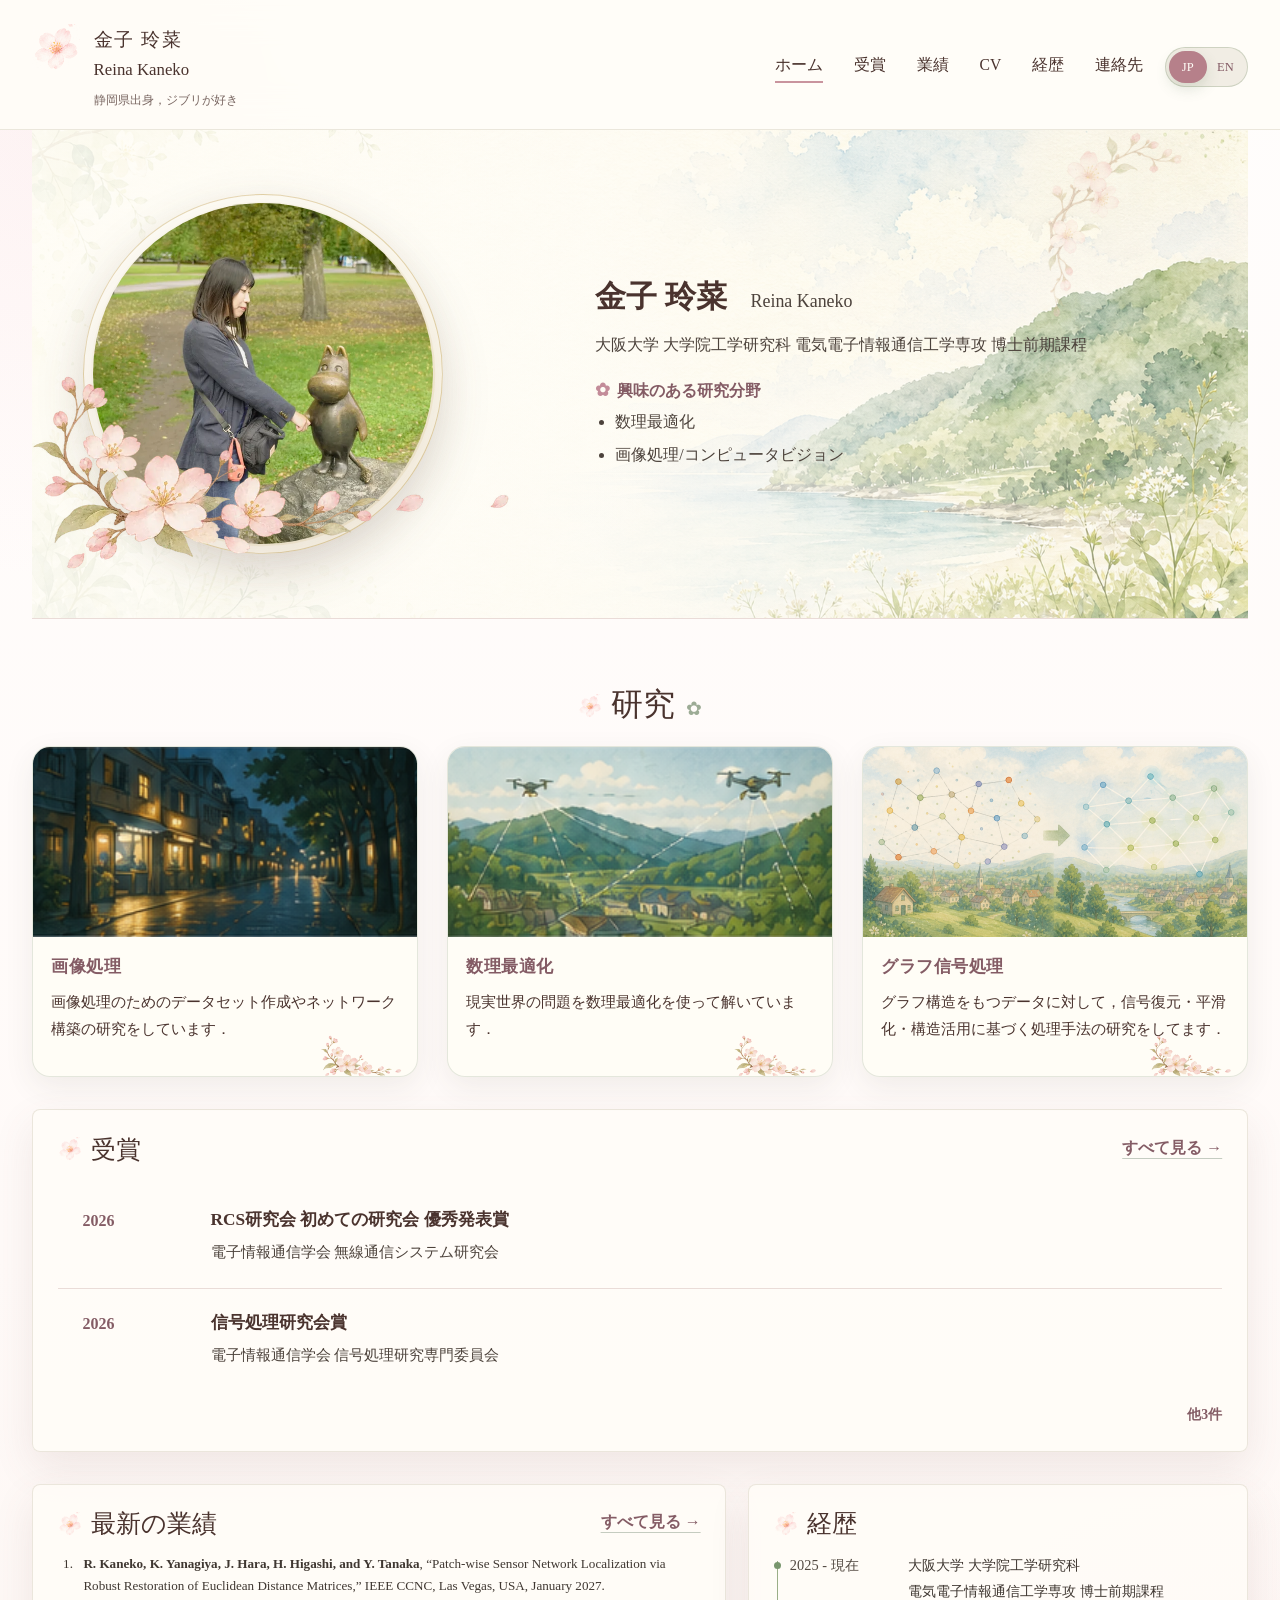
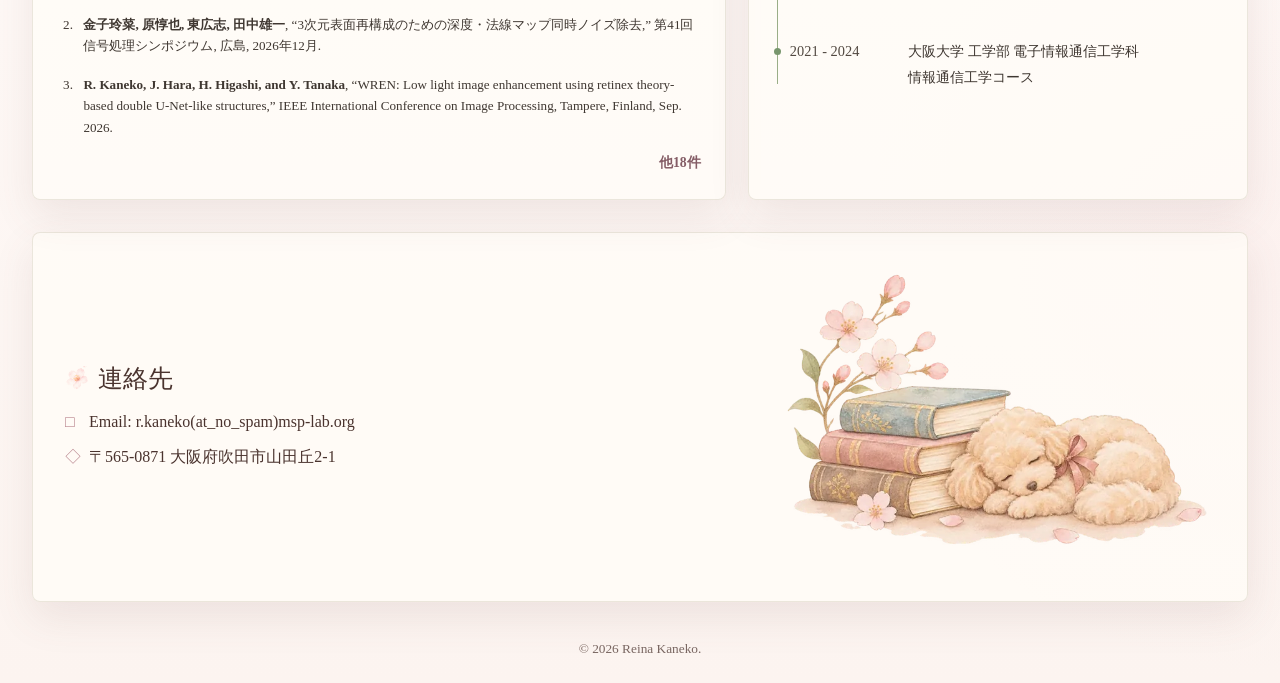
==== index.html @ 3a89c644 "Replace ten conference city illustrations with cherry-blossom-free watercolors at matching sizes" ====
<!doctype html>
<html lang="ja">

<head>
  <meta charset="utf-8" />
  <meta name="viewport" content="width=device-width, initial-scale=1" />
  <title>金子 玲菜 | Reina Kaneko</title>
  <meta name="description" content="画像処理・コンピュータビジョン・最適化に関する研究を行う研究者ホームページ。" />
  <link rel="stylesheet" href="styles.css?v=20261112-cities-nosakura-v1" />
</head>

<body>
  <header class="site-header">
    <a class="brand" href="index.html" aria-label="Reina Kaneko home">
      <span class="brand-mark" aria-hidden="true"><img src="assets/sakura-single.webp" alt="" width="42" height="42" /></span>
      <span>
        <span class="brand-ja">金子 玲菜</span>
        <span class="brand-en">Reina Kaneko</span>
        <span class="brand-tagline" data-ja="静岡県出身，ジブリが好き" data-en="From Shizuoka, I like Ghibli.">静岡県出身，ジブリが好き</span>
      </span>
    </a>
    <div class="header-actions">
      <nav class="nav" aria-label="Primary navigation">
        <a href="index.html" aria-current="page" data-ja="ホーム" data-en="Home">ホーム</a>
        <!-- <a href="#research" data-ja="研究" data-en="Research">研究</a> -->
        <a href="awards.html" data-ja="受賞" data-en="Award">受賞</a>
        <a href="publications.html" data-ja="業績" data-en="Publications">業績</a>
        <a href="cv.html" data-ja="CV" data-en="CV">CV</a>
        <a href="#education" data-ja="経歴" data-en="Education">経歴</a>
        <a href="#contact" data-ja="連絡先" data-en="Contact">連絡先</a>
      </nav>
      <div class="language-switch" aria-label="Language switch">
        <button class="is-active" type="button" data-lang-switch="ja">JP</button>
        <button type="button" data-lang-switch="en">EN</button>
      </div>
    </div>
  </header>

  <main>
    <section class="section about" id="home">
      <div class="profile-image-switcher">
        <img class="profile-image profile-image-a" src="assets/profile-2026-1.webp" alt="公園でムーミン像と撮影した写真" width="1000" height="668" />
        <img class="profile-image profile-image-b" src="assets/profile-2026-2.webp" alt="街並みを背景に撮影した写真" width="668" height="1000" />
        <img class="profile-image profile-image-c" src="assets/Disney.jpg" alt="旅行先で撮影したプロフィール写真" />
      </div>
      <div class="section-copy">
        <!-- <p class="section-label" data-ja="About me" data-en="About me">About me</p> -->
        <h2>金子 玲菜 <span>Reina Kaneko</span></h2>
        <p class="affiliation" data-ja="大阪大学 大学院工学研究科 電気電子情報通信工学専攻 博士前期課程"
          data-en="Master's Student, Department of Electrical, Electronic and Infocommunications Engineering, Graduate School of Engineering, The University of Osaka">
          大阪大学 大学院工学研究科 電気電子情報通信工学専攻 博士前期課程</p>
        <div class="profile-details">
          <section class="detail-block">
            <h3 data-ja="興味のある研究分野" data-en="Research Interests">興味のある研究分野</h3>
            <ul>
              <li data-ja="数理最適化" data-en="Optimization">数理最適化</li>
              <li data-ja="画像処理/コンピュータビジョン" data-en="Image Processing/Computer Vision">画像処理/コンピュータビジョン</li>
            </ul>
          </section>
          <!-- <section class="detail-block contact-info">
            <h3 data-ja="連絡先" data-en="Contact Information">連絡先</h3>
            <dl>
              <div>
                <dt>Email:</dt>
                <dd>r.kaneko(at_no_spam)msp-lab.org</dd>
              </div>
              <div>
                <dt data-ja="住所:" data-en="Address:">住所:</dt>
                <dd data-ja="〒565-0871 大阪府吹田市山田丘2-1" data-en="2-1 Yamadaoka, Suita, Osaka, 565-0871 JAPAN">〒565-0871
                  大阪府吹田市山田丘2-1</dd>
              </div>
            </dl>
          </section> -->
        </div>
      </div>
    </section>

    <section class="section research" id="research">
      <div class="panel-heading">
        <p class="section-label" data-ja="研究" data-en="Research">研究</p>
      </div>

      <div class="research-grid">
        <article class="research-card">
          <img src="assets/research-llie.png" alt="画像処理の研究イメージ" />
          <div class="research-card-body">
            <h3 data-ja="画像処理" data-en="Image Processing">
              画像処理
            </h3>
            <p data-ja="画像処理のためのデータセット作成やネットワーク構築の研究をしています．"
              data-en="I study dataset creation and network construction for image restoration/enhancement.">
              画像処理のためのデータセット作成やネットワーク構築の研究をしています．
            </p>
            <!-- <a class="text-link" href="#" data-ja="詳細を見る →" data-en="Read more →">詳細を見る →</a> -->
          </div>
        </article>

        <article class="research-card">
          <img src="assets/research-snl-uav.png" alt="数理最適化の研究イメージ" />
          <div class="research-card-body">
            <h3 data-ja="数理最適化" data-en="Optimization">
              数理最適化
            </h3>
            <p data-ja="現実世界の問題を数理最適化を使って解いています．"
              data-en="I use mathematical optimization to solve real-world problems.">
              現実世界の問題を数理最適化を使って解いています．
            </p>
            <!-- <a class="text-link" href="#" data-ja="詳細を見る →" data-en="Read more →">詳細を見る →</a> -->
          </div>
        </article>

        <article class="research-card">
          <img src="assets/research-gsp.PNG" alt="グラフ信号処理の研究イメージ" />
          <div class="research-card-body">
            <h3 data-ja="グラフ信号処理" data-en="Graph Signal Processing">
              グラフ信号処理
            </h3>
            <p data-ja="グラフ構造をもつデータに対して，信号復元・平滑化・構造活用に基づく処理手法の研究をしてます．"
              data-en="I have also worked on signal restoration and processing methods for graph-structured data.">
              グラフ構造をもつデータに対して，信号復元・平滑化・構造活用に基づく処理手法の研究をしてます．
            </p>
            <!-- <a class="text-link" href="#" data-ja="詳細を見る →" data-en="Read more →">詳細を見る →</a> -->
          </div>
        </article>
      </div>
    </section>

    <section class="section awards panel" id="awards">
      <div class="panel-heading">
        <p class="section-label" data-ja="受賞" data-en="Award">受賞</p>
        <a class="text-link" href="awards.html" data-ja="すべて見る →" data-en="View all →">すべて見る →</a>
      </div>
      <ol class="award-list compact-list" id="homeAwardList" data-award-limit="2">
        <li>
          <time>2026</time>
          <div>
            <h3 data-ja="RCS研究会 初めての研究会 優秀発表賞" data-en="RCS First Research Meeting Outstanding Presentation Award">RCS研究会 初めての研究会 優秀発表賞</h3>
            <p data-ja="電子情報通信学会 無線通信システム研究会" data-en="IEICE Technical Committee on Radio Communication Systems">電子情報通信学会 無線通信システム研究会</p>
          </div>
        </li>
        <li>
          <time>2026</time>
          <div>
            <h3 data-ja="信号処理研究会賞" data-en="IEICE Signal Processing Research Award">信号処理研究会賞</h3>
            <p data-ja="電子情報通信学会 信号処理研究専門委員会" data-en="IEICE Signal Processing Technical Committee">電子情報通信学会 信号処理研究専門委員会</p>
          </div>
        </li>
      </ol>
      <p class="more-count" id="homeAwardMore"></p>
    </section>

    <div class="split-sections">
      <section class="panel" id="publications">
        <div class="panel-heading">
          <p class="section-label" data-ja="最新の業績" data-en="Recent Publications">最新の業績</p>
          <a class="text-link" href="publications.html" data-ja="すべて見る →" data-en="View all →">すべて見る →</a>
        </div>
        <ol class="publication-list" id="homePublicationList" data-publication-limit="3">
          <li><strong>R. Kaneko, K. Yanagiya, J. Hara, H. Higashi, and Y. Tanaka</strong>, “Patch-wise Sensor Network Localization via Robust Restoration of Euclidean Distance Matrices,” IEEE CCNC, Las Vegas, USA, January 2027.</li>
          <li><strong>金子玲菜, 原惇也, 東広志, 田中雄一</strong>, “3次元表面再構成のための深度・法線マップ同時ノイズ除去,” 第41回信号処理シンポジウム, 広島, 2026年12月.</li>
          <li><strong>R. Kaneko, J. Hara, H. Higashi, and Y. Tanaka</strong>, “WREN: Low light image enhancement using retinex theory-based double U-Net-like structures,” IEEE International Conference on Image Processing, Tampere, Finland, Sep. 2026.</li>
        </ol>
        <p class="more-count" id="homePublicationMore"></p>
      </section>

      <section class="panel education" id="education">
        <p class="section-label" data-ja="経歴" data-en="Education">経歴</p>
        <ol class="timeline">
          <li>
            <time data-ja="2025 - 現在" data-en="2025 - Present">2025 - 現在</time>
            <span data-ja="大阪大学 大学院工学研究科<br>電気電子情報通信工学専攻 博士前期課程"
              data-en="Graduate School of Engineering, Osaka University<br>Master's Program in Electrical, Electronic and Infocommunications Engineering">大阪大学
              大学院工学研究科<br />電気電子情報通信工学専攻 博士前期課程</span>
          </li>
          <li>
            <time>2021 - 2024</time>
            <span data-ja="大阪大学 工学部 電子情報通信工学科<br>情報通信工学コース"
              data-en="School of Engineering, Osaka University<br>Department of Electronic and Information Engineering">大阪大学
              工学部
              電子情報通信工学科<br />情報通信工学コース</span>
            <!-- </li>
          <li>
            <time>2019 - 2020</time>
            <span>○○高等学校</span> -->
          </li>
        </ol>
      </section>
    </div>

    <section class="section contact" id="contact">
      <div>
        <p class="section-label" data-ja="連絡先" data-en="Contact">連絡先</p>
        <address>
          <span>Email: r.kaneko(at_no_spam)msp-lab.org</span>
          <span data-ja="〒565-0871 大阪府吹田市山田丘2-1" data-en="2-1 Yamadaoka, Suita, Osaka, 565-0871 JAPAN">〒565-0871
            大阪府吹田市山田丘2-1</span>
        </address>
      </div>
      <img src="assets/footer-toypoodle.webp" alt="桜と本のそばで眠るトイプードルの水彩イラスト" loading="lazy" />
    </section>
  </main>

  <footer class="footer">
    <small>© 2026 Reina Kaneko.</small>
  </footer>
  <script src="script.js?v=20261112-cities-nosakura-v1"></script>
</body>

</html>
---- styles.css ----
:root {
  --ink: #2b201b;
  --muted: #6f655e;
  --green: #54724b;
  --green-dark: #314f34;
  --line: #e4ded2;
  --paper: #fffaf0;
  --paper-soft: #f8f0e1;
  --shadow: 0 18px 46px rgba(84, 76, 58, 0.12);
}

* {
  box-sizing: border-box;
}

html {
  scroll-behavior: smooth;
}

body {
  margin: 0;
  color: var(--ink);
  background:
    radial-gradient(circle at top left, rgba(112, 145, 93, 0.1), transparent 28rem),
    linear-gradient(180deg, #fffdf7 0%, var(--paper) 48%, #fbf4e8 100%);
  font-family: "Hiragino Mincho ProN", "Yu Mincho", "YuMincho", "Noto Serif JP", Georgia, serif;
  line-height: 1.8;
}

a {
  color: inherit;
  text-decoration: none;
}

img {
  display: block;
  max-width: 100%;
}

.site-header {
  position: sticky;
  top: 0;
  z-index: 10;
  display: flex;
  align-items: center;
  justify-content: space-between;
  gap: 2rem;
  width: min(100%, 1360px);
  margin: 0 auto;
  padding: 1.45rem 2rem 1.1rem;
  background: rgba(255, 253, 247, 0.88);
  backdrop-filter: blur(18px);
  border-bottom: 1px solid rgba(228, 222, 210, 0.72);
}

.header-actions {
  display: flex;
  align-items: center;
  gap: 1.4rem;
}

.brand {
  display: grid;
  grid-template-columns: auto 1fr;
  gap: 0.85rem;
  align-items: start;
  min-width: 19rem;
}

.brand-mark {
  color: var(--green);
  font-size: 2.4rem;
  line-height: 1;
}

.brand-ja,
.brand-en,
.brand-tagline {
  display: block;
}

.brand-ja {
  font-size: 1.2rem;
  letter-spacing: 0.08em;
}

.brand-en {
  margin-top: -0.2rem;
  font-size: 1.05rem;
}

.brand-tagline {
  margin-top: 0.25rem;
  color: var(--muted);
  font-size: 0.77rem;
}

.nav {
  display: flex;
  gap: clamp(1rem, 2.4vw, 3rem);
  align-items: center;
  font-size: 0.98rem;
}

.nav a {
  position: relative;
  padding-bottom: 0.25rem;
}

.nav a::after {
  position: absolute;
  right: 0;
  bottom: 0;
  left: 0;
  height: 2px;
  background: var(--green);
  content: "";
  opacity: 0;
  transform: scaleX(0.4);
  transition: 0.18s ease;
}

.nav a:hover::after,
.nav a[aria-current="page"]::after {
  opacity: 1;
  transform: scaleX(1);
}

.language-switch {
  display: grid;
  grid-template-columns: repeat(2, 2.35rem);
  min-width: 4.7rem;
  padding: 0.18rem;
  background: rgba(228, 222, 210, 0.52);
  border: 1px solid rgba(84, 114, 75, 0.22);
  border-radius: 999px;
}

.language-switch button {
  min-height: 2rem;
  padding: 0;
  color: var(--green-dark);
  background: transparent;
  border: 0;
  border-radius: 999px;
  cursor: pointer;
  font: inherit;
  font-size: 0.78rem;
  line-height: 1;
}

.language-switch button.is-active {
  color: #fffdf7;
  background: var(--green);
  box-shadow: 0 6px 14px rgba(84, 114, 75, 0.18);
}

main {
  width: min(100%, 1360px);
  margin: 0 auto;
  padding: 0 2rem 2rem;
}

.section,
.split-sections {
  margin-top: 2rem;
}

.section-label {
  margin: 0 0 0.8rem;
  color: var(--ink);
  font-size: 1.55rem;
  line-height: 1.3;
}

.section-label::before {
  margin-right: 0.65rem;
  color: var(--green);
  content: "✿";
}

.section-heading {
  display: flex;
  align-items: start;
  justify-content: space-between;
  gap: 1rem;
}

.about {
  position: relative;
  display: grid;
  grid-template-columns: minmax(18rem, 28rem) minmax(0, 39rem);
  gap: clamp(2rem, 5vw, 5.8rem);
  align-items: center;
  justify-content: start;
  margin-top: 0;
  min-height: 430px;
  overflow: hidden;
  padding: clamp(2.2rem, 5vw, 4rem) clamp(1.4rem, 4vw, 4rem);
  background:
    linear-gradient(90deg, rgba(255, 253, 247, 0.9) 0%, rgba(255, 253, 247, 0.78) 46%, rgba(255, 250, 238, 0.1) 100%),
    url("assets/home-watercolor-bg.png") center / cover no-repeat;
  border-bottom: 1px solid var(--line);
}

.about::before {
  position: absolute;
  inset: 0;
  background:
    linear-gradient(180deg, rgba(255, 253, 247, 0.08), rgba(255, 253, 247, 0.24)),
    radial-gradient(circle at 32% 50%, rgba(255, 253, 247, 0.62), transparent 18rem);
  content: "";
  opacity: 1;
  pointer-events: none;
}

.about::after {
  position: absolute;
  top: 2rem;
  right: 6.5rem;
  color: rgba(84, 114, 75, 0.22);
  content: "✿";
  font-size: clamp(2.8rem, 6vw, 5rem);
  line-height: 1;
  transform: rotate(-18deg);
  pointer-events: none;
}

.profile-image {
  width: 18rem;
  max-width: 100%;
  aspect-ratio: 1;
  border-radius: 50%;
  object-fit: cover;
  justify-self: center;
  box-shadow: var(--shadow);
}

.section-copy h2 {
  position: relative;
  z-index: 1;
  margin: 0 0 0.75rem;
  font-size: clamp(1.55rem, 2.4vw, 2rem);
  line-height: 1.35;
}

.section-copy {
  position: relative;
  z-index: 1;
}

.section-copy h2 span,
.affiliation,
.section-copy p {
  color: #4c423b;
}

.section-copy h2 span {
  margin-left: 1rem;
  font-size: clamp(0.95rem, 1.4vw, 1.15rem);
  font-weight: 400;
}

.affiliation {
  margin: 0 0 1rem;
}

.section-copy p {
  max-width: 38rem;
  margin: 0 0 1rem;
}

.profile-details {
  display: grid;
  gap: 1.2rem;
  margin-top: 1.25rem;
}

.detail-block h3 {
  display: flex;
  align-items: center;
  gap: 0.45rem;
  margin: 0 0 0.35rem;
  color: var(--green-dark);
  font-size: 1rem;
  line-height: 1.45;
}

.detail-block h3::before {
  color: var(--green);
  content: "✿";
  font-size: 1.35rem;
  line-height: 1;
}

.detail-block ul {
  display: grid;
  gap: 0.25rem;
  margin: 0;
  padding-left: 1.25rem;
  color: #4c423b;
}

.detail-block dl {
  display: grid;
  gap: 0.25rem;
  margin: 0;
  color: #4c423b;
}

.detail-block dl div {
  display: grid;
  grid-template-columns: 5.6rem 1fr;
  gap: 0.55rem;
  align-items: start;
}

.detail-block dt {
  color: var(--green-dark);
  font-weight: 700;
}

.detail-block dd {
  margin: 0;
}

.text-link {
  color: var(--green-dark);
  font-weight: 700;
  text-decoration: underline;
  text-decoration-color: rgba(49, 79, 52, 0.28);
  text-underline-offset: 0.32em;
}

.panel,
.contact {
  background: rgba(255, 253, 247, 0.76);
  border: 1px solid rgba(228, 222, 210, 0.72);
  border-radius: 8px;
  box-shadow: var(--shadow);
}

.award-list {
  display: grid;
  gap: 0;
  margin: 0;
  padding: 0;
  list-style: none;
}

.full-award-list,
.award-list:not(.compact-list) {
  background: rgba(255, 253, 247, 0.76);
  border: 1px solid rgba(228, 222, 210, 0.72);
  border-radius: 8px;
  box-shadow: var(--shadow);
}

.compact-list {
  margin-top: 0.45rem;
}

.award-list li {
  display: grid;
  grid-template-columns: 6.5rem 1fr;
  gap: 1.5rem;
  padding: 1.35rem 1.55rem;
}

.award-list li+li {
  border-top: 1px solid var(--line);
}

.award-list time {
  color: var(--green-dark);
  font-weight: 700;
}

.award-list h3 {
  margin: 0 0 0.3rem;
  font-size: 1.08rem;
  line-height: 1.55;
}

.award-list p {
  margin: 0;
  color: #4c423b;
  font-size: 0.94rem;
}

.page-section {
  min-height: 55vh;
}

.awards-page,
.publications-page {
  position: relative;
  overflow: hidden;
  padding: clamp(1.4rem, 4vw, 2.4rem);
  background:
    linear-gradient(90deg, rgba(84, 114, 75, 0.055) 0 1px, transparent 1px 100%),
    radial-gradient(circle at 92% 12%, rgba(128, 154, 103, 0.14), transparent 13rem),
    radial-gradient(circle at 8% 88%, rgba(215, 188, 127, 0.16), transparent 12rem),
    rgba(255, 253, 247, 0.58);
  background-size: 22px 22px, auto, auto, auto;
  border: 1px solid rgba(228, 222, 210, 0.78);
  border-radius: 8px;
  box-shadow: var(--shadow);
}

.awards-page::before,
.publications-page::before {
  position: absolute;
  top: 1.1rem;
  right: 1.4rem;
  color: rgba(84, 114, 75, 0.16);
  content: "✿";
  font-size: 6.5rem;
  line-height: 1;
  pointer-events: none;
}

.awards-page {
  padding: clamp(2rem, 5vw, 4rem);
  background:
    url("assets/card-corner-leaves.png") right -1.4rem top -1.3rem / 16rem auto no-repeat,
    url("assets/card-corner-leaves.png") left -2.8rem bottom -2.4rem / 15rem auto no-repeat,
    radial-gradient(circle at 18% 14%, rgba(183, 206, 164, 0.18), transparent 13rem),
    radial-gradient(circle at 88% 84%, rgba(183, 206, 164, 0.18), transparent 12rem),
    linear-gradient(180deg, rgba(255, 253, 247, 0.82), rgba(255, 250, 240, 0.64)),
    url("assets/home-watercolor-bg.png") center / cover no-repeat;
}

.awards-page::before {
  top: 2.8rem;
  right: 32%;
  color: rgba(84, 114, 75, 0.18);
  content: "✿";
  font-size: 2.4rem;
  transform: rotate(-12deg);
}

.publications-page {
  padding: clamp(2rem, 5vw, 4rem);
  background:
    url("assets/card-corner-leaves.png") right -1.2rem top -1.1rem / 15rem auto no-repeat,
    url("assets/card-corner-leaves.png") left -3rem bottom -2.4rem / 14rem auto no-repeat,
    radial-gradient(circle at 15% 18%, rgba(183, 206, 164, 0.14), transparent 13rem),
    radial-gradient(circle at 88% 78%, rgba(183, 206, 164, 0.13), transparent 12rem),
    linear-gradient(180deg, rgba(255, 253, 247, 0.86), rgba(255, 250, 240, 0.68)),
    url("assets/home-watercolor-bg.png") center / cover no-repeat;
}

.publications-page::before {
  top: 2.7rem;
  left: 28%;
  right: auto;
  color: rgba(84, 114, 75, 0.16);
  content: "✿";
  font-size: 2.4rem;
  transform: rotate(15deg);
}

.awards-hero {
  position: relative;
  z-index: 1;
  display: flex;
  align-items: start;
  justify-content: space-between;
  gap: 1.5rem;
  margin-bottom: 2.15rem;
  padding-bottom: 1.35rem;
  border-bottom: 1px dashed rgba(84, 114, 75, 0.22);
}

.page-lead {
  max-width: 34rem;
  margin: -0.25rem 0 0;
  color: var(--muted);
  font-size: 0.96rem;
}

.full-award-list {
  position: relative;
  z-index: 1;
  gap: 1.05rem;
  background: transparent;
  border: 0;
  box-shadow: none;
}

.full-award-list li {
  position: relative;
  grid-template-columns: 9.5rem 1fr 5rem;
  align-items: center;
  gap: 1.55rem;
  overflow: hidden;
  min-height: 7.1rem;
  padding: 1.25rem 1.65rem;
  background:
    linear-gradient(90deg, rgba(255, 253, 247, 0.96), rgba(255, 250, 240, 0.86));
  border: 1px solid rgba(220, 208, 183, 0.92);
  border-radius: 12px;
  box-shadow:
    0 12px 28px rgba(84, 76, 58, 0.08),
    inset 0 1px 0 rgba(255, 253, 247, 0.9);
}

.full-award-list li+li {
  border-top: 1px solid rgba(228, 222, 210, 0.86);
}

.full-award-list li::after {
  position: absolute;
  right: 3.3rem;
  top: 50%;
  color: rgba(84, 114, 75, 0.2);
  content: "❦";
  font-size: 2.45rem;
  line-height: 1;
  transform: translateY(-50%);
}

.full-award-list li::before {
  position: absolute;
  top: 1.35rem;
  bottom: 1.35rem;
  left: 10.9rem;
  width: 1px;
  background: repeating-linear-gradient(
    to bottom,
    rgba(214, 181, 111, 0.46) 0 0.25rem,
    transparent 0.25rem 0.55rem
  );
  content: "";
}

.full-award-list time {
  position: relative;
  align-self: center;
  justify-self: center;
  display: grid;
  place-items: center;
  width: 5.7rem;
  min-width: 5.7rem;
  min-height: 3.75rem;
  padding: 0.5rem 0.7rem;
  color: var(--green-dark);
  background:
    radial-gradient(circle at 50% 50%, rgba(255, 253, 247, 0.98), rgba(255, 244, 214, 0.78) 68%, transparent 70%),
    radial-gradient(circle at 50% 8%, rgba(255, 253, 247, 0.86), transparent 30%);
  border: 1px solid rgba(216, 191, 134, 0.72);
  border-radius: 52% 48% 46% 54% / 44% 46% 54% 56%;
  outline: 1px solid rgba(255, 253, 247, 0.78);
  outline-offset: -5px;
  text-align: center;
  text-shadow: 0 1px 0 rgba(255, 253, 247, 0.82);
  box-shadow:
    0 9px 18px rgba(118, 89, 42, 0.12),
    inset 0 1px 0 rgba(255, 253, 247, 0.78),
    inset 0 -8px 14px rgba(156, 118, 53, 0.08);
  font-size: 1.35rem;
}

.full-award-list time::before,
.full-award-list time::after {
  position: absolute;
  top: 50%;
  width: 1.4rem;
  height: 1.8rem;
  background: none;
  color: rgba(84, 114, 75, 0.46);
  font-size: 1.25rem;
  line-height: 1;
  transform: translateY(-50%);
}

.full-award-list time::before {
  left: -0.4rem;
  content: "✿";
  transform: translateY(-50%) rotate(-34deg);
}

.full-award-list time::after {
  right: -0.4rem;
  content: "✿";
  transform: translateY(-50%) scaleX(-1) rotate(-34deg);
}

.full-award-list h3,
.full-award-list p {
  position: relative;
  z-index: 1;
}

.publication-group {
  position: relative;
  z-index: 1;
  margin-top: 1.45rem;
}

.publication-group h2 {
  position: relative;
  display: inline-flex;
  align-items: center;
  gap: 0.45rem;
  margin: 0 0 0.7rem;
  padding: 0.28rem 0.95rem 0.28rem 0.65rem;
  color: #7a2927;
  background:
    linear-gradient(135deg, rgba(255, 255, 255, 0.62), transparent 45%),
    linear-gradient(180deg, #fff0ec 0%, #eecbc5 100%);
  border: 1px solid rgba(156, 74, 69, 0.34);
  border-radius: 999px;
  box-shadow:
    0 8px 18px rgba(118, 89, 42, 0.08),
    inset 0 1px 0 rgba(255, 253, 247, 0.82);
  font-size: 0.98rem;
  line-height: 1.6;
}

.publication-group h2::before {
  display: inline-grid;
  place-items: center;
  width: 1.35rem;
  height: 1.35rem;
  color: #fffdf7;
  background: #9c4a45;
  border-radius: 50%;
  content: "✦";
  font-size: 0.72rem;
  line-height: 1;
}

.publication-group:nth-of-type(2) h2::before {
  background: #3f6f9d;
}

.publication-group:nth-of-type(2) h2 {
  color: #2f5f8f;
  background:
    linear-gradient(135deg, rgba(255, 255, 255, 0.62), transparent 45%),
    linear-gradient(180deg, #e9f4fb 0%, #c9dfef 100%);
  border-color: rgba(63, 111, 157, 0.34);
}

.publication-group:nth-of-type(3) h2::before {
  background: #54724b;
}

.publication-group:nth-of-type(3) h2 {
  color: var(--green-dark);
  background:
    linear-gradient(135deg, rgba(255, 255, 255, 0.62), transparent 45%),
    linear-gradient(180deg, #eef5e8 0%, #d4e3c6 100%);
  border-color: rgba(84, 114, 75, 0.36);
}

.publication-group:nth-of-type(4) h2::before {
  background: #c99934;
}

.publication-group:nth-of-type(4) h2 {
  color: #71521e;
  background:
    linear-gradient(135deg, rgba(255, 255, 255, 0.62), transparent 45%),
    linear-gradient(180deg, #fff7cf 0%, #efd478 100%);
  border-color: rgba(201, 153, 52, 0.38);
}

.full-publication-list {
  display: grid;
  gap: 0.7rem;
  padding: 0;
  background: transparent;
  border: 0;
  border-radius: 0;
  box-shadow: none;
  list-style: none;
}

.full-publication-list li {
  position: relative;
  display: grid;
  grid-template-columns: 13.5rem 1fr 5.4rem;
  gap: 1.3rem;
  align-items: center;
  min-height: 7.25rem;
  padding: 0.75rem 6.1rem 0.75rem 0.9rem;
  background:
    linear-gradient(90deg, rgba(255, 253, 247, 0.97), rgba(255, 250, 240, 0.88));
  border: 1px solid rgba(220, 208, 183, 0.9);
  border-radius: 12px;
  box-shadow:
    0 10px 24px rgba(84, 76, 58, 0.07),
    inset 0 1px 0 rgba(255, 253, 247, 0.92);
}

.full-publication-list li::after {
  position: absolute;
  top: 1.25rem;
  right: 5.45rem;
  bottom: 1.25rem;
  width: 1px;
  background: repeating-linear-gradient(
    to bottom,
    rgba(183, 70, 63, 0.35) 0 0.22rem,
    transparent 0.22rem 0.48rem
  );
  content: "";
}

.publication-group:nth-of-type(2) .full-publication-list li::after {
  background: repeating-linear-gradient(
    to bottom,
    rgba(63, 111, 157, 0.36) 0 0.22rem,
    transparent 0.22rem 0.48rem
  );
}

.publication-group:nth-of-type(3) .full-publication-list li::after {
  background: repeating-linear-gradient(
    to bottom,
    rgba(84, 114, 75, 0.36) 0 0.22rem,
    transparent 0.22rem 0.48rem
  );
}

.publication-group:nth-of-type(4) .full-publication-list li::after {
  background: repeating-linear-gradient(
    to bottom,
    rgba(201, 153, 52, 0.42) 0 0.22rem,
    transparent 0.22rem 0.48rem
  );
}

.full-publication-list li.publication-no-art {
  grid-template-columns: 1fr 4.8rem;
  padding-left: 1.35rem;
}

.publication-entry {
  display: block;
  min-width: 0;
}

.full-publication-list li+li {
  margin-top: 0;
  padding-top: 0.75rem;
  border-top: 1px solid rgba(228, 222, 210, 0.72);
}

.publication-location-art {
  position: relative;
  display: block;
  align-self: stretch;
  overflow: hidden;
  min-height: 5.6rem;
  background:
    linear-gradient(180deg, rgba(255, 250, 246, 0.86), rgba(251, 239, 224, 0.72));
  border: 1px solid rgba(228, 222, 210, 0.76);
  border-radius: 10px;
}

.publication-location-art img {
  width: 100%;
  height: 100%;
  min-height: 5.6rem;
  object-fit: cover;
}

.publication-flag {
  position: absolute;
  top: 0.45rem;
  left: 0.5rem;
  display: grid;
  place-items: center;
  width: 2rem;
  height: 2rem;
  background: rgba(255, 253, 247, 0.82);
  border: 1px solid rgba(220, 208, 183, 0.9);
  border-radius: 50%;
  box-shadow: 0 6px 14px rgba(84, 76, 58, 0.12);
  font-family: "Apple Color Emoji", "Segoe UI Emoji", sans-serif;
  font-size: 1.18rem;
  line-height: 1;
}

.book-kicker {
  display: inline-block;
  margin: 0 0 0.75rem;
  padding: 0.1rem 0.65rem;
  color: #7a2927;
  background: rgba(183, 70, 63, 0.08);
  border: 1px solid rgba(143, 45, 42, 0.18);
  border-radius: 999px;
  font-size: 0.78rem;
  font-weight: 700;
}

.book-open.paper-blue .book-kicker {
  color: #2f5f8f;
  background: rgba(63, 111, 157, 0.1);
  border-color: rgba(63, 111, 157, 0.22);
}

.book-open.paper-green .book-kicker {
  color: var(--green-dark);
  background: rgba(84, 114, 75, 0.1);
  border-color: rgba(84, 114, 75, 0.22);
}

.publication-detail-button {
  position: absolute;
  top: 50%;
  right: 1.85rem;
  z-index: 2;
  display: grid;
  place-items: center;
  width: 3.9rem;
  height: 3.9rem;
  padding: 0;
  color: transparent;
  background: url("assets/publication-locations/book-red.png") center / contain no-repeat;
  border: 0;
  border-radius: 0;
  box-shadow: none;
  cursor: pointer;
  font-size: 0;
  line-height: 1;
  transform: translateY(-50%);
}

.publication-detail-button::before {
  display: none;
}

.publication-detail-button.paper-blue {
  background-image: url("assets/publication-locations/book-blue.png");
}

.publication-detail-button.paper-green {
  background-image: url("assets/publication-locations/book-green.png");
}

.paper-dialog {
  width: min(94vw, 980px);
  padding: 2rem;
  background: transparent;
  border: 0;
  overflow: visible;
}

.paper-dialog::backdrop {
  background: rgba(43, 32, 27, 0.38);
  backdrop-filter: blur(4px);
}

.paper-close {
  position: absolute;
  top: 0.65rem;
  right: 0.65rem;
  z-index: 10;
  width: 2.25rem;
  height: 2.25rem;
  color: #fffdf7;
  background: var(--green-dark);
  border: 0;
  border-radius: 50%;
  box-shadow: 0 8px 20px rgba(43, 32, 27, 0.2);
  cursor: pointer;
  font-size: 1.3rem;
}

.book-open {
  --book-cover-a: #b7463f;
  --book-cover-b: #8f2d2a;
  --book-cover-c: #6f2021;
  position: relative;
  display: grid;
  grid-template-columns: 1fr 1fr;
  min-height: 560px;
  overflow: hidden;
  background: var(--book-cover-b);
  border: 10px solid var(--book-cover-b);
  border-radius: 10px;
  box-shadow: 0 26px 70px rgba(43, 32, 27, 0.34);
  perspective: 1600px;
  transform-origin: center;
  animation: bookRise 0.45s ease both;
}

.book-open::before {
  position: absolute;
  inset: 0;
  z-index: 5;
  background:
    radial-gradient(circle at 72% 18%, rgba(255, 248, 232, 0.18), transparent 8rem),
    linear-gradient(90deg, rgba(72, 18, 20, 0.45) 0 2.2rem, transparent 2.2rem 100%),
    linear-gradient(135deg, var(--book-cover-a) 0%, var(--book-cover-b) 52%, var(--book-cover-c) 100%);
  border-radius: 8px;
  box-shadow:
    inset -20px 0 28px rgba(63, 17, 18, 0.28),
    inset 0 1px 0 rgba(255, 253, 247, 0.2);
  content: "";
  transform-origin: left center;
  animation: coverOpen 1.45s cubic-bezier(0.18, 0.72, 0.16, 1) 0.12s forwards;
  pointer-events: none;
}

.book-open.paper-blue {
  --book-cover-a: #5f91c2;
  --book-cover-b: #3f6f9d;
  --book-cover-c: #284d75;
}

.book-open.paper-green {
  --book-cover-a: #78966d;
  --book-cover-b: #54724b;
  --book-cover-c: #314f34;
}

.book-spread-page {
  position: relative;
  padding: clamp(1.4rem, 3vw, 2.2rem);
  background:
    linear-gradient(90deg, rgba(188, 166, 122, 0.16) 0 1px, transparent 1px 100%),
    linear-gradient(180deg, #fffdf7 0%, #fbf1df 100%);
  background-size: 18px 18px, auto;
}

.book-spread-left {
  border-right: 1px solid rgba(84, 76, 58, 0.14);
  box-shadow: inset -12px 0 20px rgba(84, 76, 58, 0.08);
}

.book-spread-right {
  box-shadow: inset 12px 0 20px rgba(84, 76, 58, 0.08);
}

.book-spread-page h2 {
  margin: 0 0 1rem;
  font-size: clamp(1.2rem, 2.4vw, 1.65rem);
  line-height: 1.55;
}

.book-spread-page dl {
  display: grid;
  gap: 0.45rem;
  margin: 0 0 1.1rem;
}

.book-spread-page dl div {
  display: grid;
  grid-template-columns: 5.4rem 1fr;
  gap: 0.7rem;
}

.book-spread-page dt {
  color: var(--green-dark);
  font-weight: 700;
}

.book-spread-page dd {
  margin: 0;
}

.paper-preview {
  display: grid;
  place-items: center;
  min-height: 390px;
  padding: 1.2rem;
  background: #fff;
  border: 1px solid rgba(188, 166, 122, 0.42);
  box-shadow: inset 0 0 0 1px rgba(255, 253, 247, 0.8);
}

.paper-preview iframe {
  width: 100%;
  height: 430px;
  border: 0;
}

.paper-preview img {
  display: block;
  width: 100%;
  max-height: 430px;
  object-fit: contain;
  box-shadow: 0 8px 20px rgba(84, 76, 58, 0.12);
}

.paper-preview-placeholder {
  max-width: 20rem;
  color: #6f655e;
  text-align: center;
}

.paper-preview-placeholder strong {
  display: block;
  margin-bottom: 0.8rem;
  color: var(--ink);
  font-size: 1.1rem;
}

.paper-actions {
  display: flex;
  flex-wrap: wrap;
  gap: 0.7rem;
  margin-top: 1rem;
}

.paper-actions a {
  padding: 0.35rem 0.9rem;
  color: #fffdf7;
  background: var(--green);
  border-radius: 999px;
  font-size: 0.86rem;
  font-weight: 700;
}

@keyframes bookRise {
  from {
    opacity: 0;
    transform: scale(0.94);
  }

  to {
    opacity: 1;
    transform: scale(1);
  }
}

@keyframes coverOpen {
  0% {
    transform: rotateY(0deg);
  }

  100% {
    transform: rotateY(-112deg);
    visibility: hidden;
  }
}

.split-sections {
  display: grid;
  grid-template-columns: minmax(0, 1.25fr) minmax(20rem, 0.9fr);
  gap: 1.35rem;
}

.panel {
  padding: 1.45rem 1.55rem;
}

.panel-heading {
  display: flex;
  align-items: start;
  justify-content: space-between;
  gap: 1rem;
}

.publication-list {
  display: grid;
  gap: 1.05rem;
  margin: 0;
  padding-left: 1.15rem;
  color: #3f3731;
  font-size: 0.82rem;
  line-height: 1.65;
}

.publication-list li {
  padding-left: 0.45rem;
}

.more-count {
  margin: 0.8rem 0 0;
  color: var(--green-dark);
  font-size: 0.86rem;
  font-weight: 700;
  text-align: right;
}

.links {
  float: right;
  color: var(--green-dark);
  white-space: nowrap;
}

.timeline {
  position: relative;
  display: grid;
  gap: 2.1rem;
  margin: 0;
  padding: 0 0 0 1rem;
  list-style: none;
}

.timeline::before {
  position: absolute;
  top: 0.45rem;
  bottom: 0.45rem;
  left: 0.18rem;
  width: 1px;
  background: #9aae87;
  content: "";
}

.timeline li {
  position: relative;
  display: grid;
  grid-template-columns: 6.4rem 1fr;
  gap: 1rem;
  color: #3f3731;
  font-size: 0.9rem;
}

.timeline li::before {
  position: absolute;
  top: 0.55rem;
  left: -1rem;
  width: 0.45rem;
  height: 0.45rem;
  background: #78966d;
  border-radius: 50%;
  content: "";
}

.timeline time {
  color: #524941;
  white-space: nowrap;
}

.contact {
  display: flex;
  align-items: center;
  justify-content: space-between;
  min-height: 8rem;
  overflow: hidden;
  padding: 1.35rem 2rem;
}

address {
  display: grid;
  gap: 0.4rem;
  font-style: normal;
}

address a::before,
address span::before {
  display: inline-block;
  width: 1.5rem;
  color: var(--green);
}

address a[href^="mailto"]::before,
address span:first-child::before {
  content: "□";
}

address a[href*="github"]::before,
address span+span::before {
  content: "◇";
}

.contact img {
  width: min(31rem, 48%);
  opacity: 0.78;
}

.footer {
  width: min(100%, 1360px);
  margin: 0 auto;
  padding: 0 2rem 1.25rem;
  color: var(--muted);
  text-align: center;
}

@media (max-width: 900px) {
  .site-header {
    position: static;
    align-items: flex-start;
    flex-direction: column;
  }

  .header-actions {
    align-items: flex-start;
    flex-direction: column;
    width: 100%;
    gap: 0.9rem;
  }

  .nav {
    flex-wrap: wrap;
    gap: 0.7rem 1.3rem;
  }

  .about,
  .split-sections {
    grid-template-columns: 1fr;
  }

  .about {
    justify-items: center;
    padding-inline: 1rem;
    text-align: left;
  }

  .about::before {
    width: 80vw;
    height: 13rem;
    opacity: 0.34;
  }

  .language-switch {
    align-self: flex-end;
  }

  .book-open {
    grid-template-columns: 1fr;
    max-height: 86vh;
    overflow: auto;
  }

  .book-spread-left {
    border-right: 0;
    border-bottom: 1px solid rgba(84, 76, 58, 0.14);
  }

  .paper-preview iframe {
    height: 320px;
  }
}

@media (max-width: 560px) {

  .site-header,
  main,
  .footer {
    padding-right: 1rem;
    padding-left: 1rem;
  }

  .brand {
    min-width: 0;
  }

  .profile-image {
    width: 13.5rem;
  }

  .award-list li {
    grid-template-columns: 1fr;
    gap: 0.25rem;
    padding: 1.1rem 1.2rem;
  }

  .full-award-list li {
    grid-template-columns: 1fr;
    gap: 0.7rem;
    padding: 1.25rem;
  }

  .full-award-list li::before {
    display: none;
  }

  .full-award-list li::after {
    right: 1.1rem;
    top: 1.15rem;
    font-size: 1.8rem;
    transform: none;
  }

  .full-award-list time {
    justify-self: start;
  }

  .awards-page,
  .publications-page {
    padding: 1.1rem;
  }

  .awards-page::before,
  .publications-page::before {
    font-size: 4.4rem;
  }

  .awards-hero {
    flex-direction: column;
    gap: 0.7rem;
  }

  .paper-dialog {
    width: min(98vw, 980px);
    padding: 1.4rem 0.7rem 0.7rem;
  }

  .paper-close {
    top: 0.15rem;
    right: 0.15rem;
  }

  .detail-block dl div {
    grid-template-columns: 1fr;
    gap: 0;
  }

  .book-spread-page dl div {
    grid-template-columns: 1fr;
    gap: 0;
  }

  .full-publication-list li,
  .full-publication-list li.publication-no-art {
    grid-template-columns: 1fr;
    gap: 0.85rem;
    padding: 0.9rem 4.5rem 1rem 0.9rem;
  }

  .publication-location-art {
    min-height: 7.2rem;
  }

  .publication-location-art img {
    min-height: 7.2rem;
  }

  .full-publication-list li::after {
    right: 4rem;
  }

  .section-heading,
  .panel-heading,
  .contact {
    align-items: flex-start;
    flex-direction: column;
  }

  .links {
    float: none;
    display: block;
    margin-top: 0.25rem;
  }

  .timeline li {
    grid-template-columns: 1fr;
    gap: 0.2rem;
  }

  .contact img {
    align-self: flex-end;
    width: 82%;
  }
}


.research {
  padding-top: 2.1rem;
}

.research .panel-heading {
  justify-content: center;
  text-align: center;
}

.research .section-label {
  position: relative;
  margin-bottom: 1.25rem;
  font-size: clamp(1.65rem, 3vw, 2rem);
}

.research .section-label::after {
  margin-left: 0.65rem;
  color: rgba(84, 114, 75, 0.58);
  content: "✿";
  font-size: 1.2rem;
}

.research-grid {
  display: grid;
  grid-template-columns: repeat(3, 1fr);
  gap: clamp(1.1rem, 2.4vw, 1.8rem);
}

.research-card {
  position: relative;
  overflow: hidden;
  border-radius: 18px;
  background: rgba(255, 253, 246, 0.92);
  border: 1px solid rgba(88, 113, 83, 0.16);
  box-shadow: 0 10px 30px rgba(70, 60, 45, 0.08);
}

.research-card::after {
  position: absolute;
  right: 0.25rem;
  bottom: 0.15rem;
  z-index: 2;
  width: 5.4rem;
  height: 5.4rem;
  background: url("assets/card-corner-leaves.png") right bottom / contain no-repeat;
  content: "";
  opacity: 0.9;
  pointer-events: none;
}

.research-card img {
  width: 100%;
  height: 190px;
  object-fit: cover;
  display: block;
}

.research-card-body {
  padding: 1.1rem 1.15rem 1.25rem;
}

.research-card h3 {
  margin: 0 0 0.55rem;
  color: var(--green-dark);
  font-size: 1.08rem;
  line-height: 1.5;
  letter-spacing: 0.03em;
}

.research-card p {
  margin: 0 0 0.9rem;
  font-size: 0.92rem;
  line-height: 1.8;
}

@media (max-width: 860px) {
  .research-grid {
    grid-template-columns: 1fr;
  }

  .research-card img {
    height: 190px;
  }
}

.research-card {
  transition: transform 0.25s ease, box-shadow 0.25s ease;
}

.research-card:hover {
  transform: translateY(-4px);
  box-shadow: 0 16px 36px rgba(70, 60, 45, 0.12);
}




.profile-image-switcher {
  position: relative;
  z-index: 1;
  width: min(360px, 82vw);
  aspect-ratio: 1 / 1;
  flex: 0 0 auto;
  padding: 0.55rem;
  background:
    linear-gradient(135deg, rgba(255, 253, 247, 0.92), rgba(236, 222, 184, 0.72));
  border: 1px solid rgba(199, 170, 104, 0.42);
  border-radius: 50%;
  box-shadow:
    0 20px 50px rgba(84, 76, 58, 0.16),
    inset 0 0 0 0.42rem rgba(255, 253, 247, 0.58);
}

.profile-image-switcher::before {
  position: absolute;
  inset: -18%;
  z-index: 3;
  background: url("assets/profile-wreath.png") center / contain no-repeat;
  content: "";
  pointer-events: none;
  transform: rotate(-7deg);
}

.profile-image-switcher .profile-image {
  position: absolute;
  inset: 0.55rem;
  z-index: 1;
  width: calc(100% - 1.1rem);
  height: calc(100% - 1.1rem);
  object-fit: cover;
  object-position: center 42%;
}

/* プロフィール写真は、元のDisneyの写真も残して3枚を順番に切り替える */
.profile-image-switcher .profile-image-a {
  object-position: center 43%;
}

.profile-image-switcher .profile-image-b {
  object-position: center 38%;
  opacity: 0;
  animation: profile-crossfade-second 18s ease-in-out infinite;
}

.profile-image-switcher .profile-image-c {
  opacity: 0;
  animation: profile-crossfade-third 18s ease-in-out infinite;
}

@keyframes profile-crossfade-second {
  0%, 28% { opacity: 0; }
  34%, 60% { opacity: 1; }
  66%, 100% { opacity: 0; }
}

@keyframes profile-crossfade-third {
  0%, 60% { opacity: 0; }
  66%, 94% { opacity: 1; }
  100% { opacity: 0; }
}

@media (prefers-reduced-motion: reduce) {
  .profile-image-switcher .profile-image-b,
  .profile-image-switcher .profile-image-c {
    opacity: 0;
    animation: none;
  }
}


/* Sakura theme — warm, understated watercolor accents. */
:root {
  --ink: #4a332e;
  --muted: #796661;
  --green: #b6808a;
  --green-dark: #845c65;
  --line: #eadcd8;
  --paper: #fffaf8;
  --paper-soft: #fff1ee;
  --shadow: 0 16px 40px rgba(117, 83, 86, 0.11);
}
body {
  background:
    radial-gradient(circle at 4% 5%, rgba(245, 189, 198, .16), transparent 29rem),
    radial-gradient(circle at 98% 82%, rgba(245, 204, 207, .12), transparent 25rem),
    linear-gradient(180deg, #fffdfc 0%, #fffaf8 55%, #fcf4f0 100%);
}
.nav a::after { background: #c9949e; }
.brand-mark {
  width: 2.7rem;
  height: 2.7rem;
  display: inline-flex;
  align-items: center;
  justify-content: center;
  line-height: 1;
}
.brand-mark img {
  width: 2.6rem;
  height: 2.6rem;
  object-fit: contain;
}
.section-label::before {
  content: "";
  display: inline-block;
  width: 1.3rem;
  height: 1.3rem;
  margin-right: .55rem;
  vertical-align: -.13rem;
  background: url("assets/sakura-mark.webp") center / contain no-repeat;
}
.detail-block h3::before {
  content: "✿";
  color: #c38c99;
  font-size: 1.1rem;
}
.about::after {
  content: "";
  top: -1rem;
  right: -.4rem;
  width: 13rem;
  height: 18rem;
  background: url("assets/sakura-corner-top.webp") center / contain no-repeat;
  opacity: .36;
  transform: none;
}
.profile-image-switcher::before {
  background: url("assets/sakura-corner-bottom.webp") center / contain no-repeat;
  opacity: .4;
  transform: rotate(-7deg);
}
.awards-page,
.publications-page,
.cv-page {
  background:
    url("assets/sakura-corner-top.webp") top right / 13rem auto no-repeat,
    url("assets/sakura-corner-bottom.webp") left bottom / 14rem auto no-repeat,
    radial-gradient(circle at 84% 14%, rgba(255, 223, 226, .16), transparent 17rem),
    linear-gradient(180deg, rgba(255, 253, 252, .93), rgba(255, 248, 245, .9));
}
.awards-page::before,
.publications-page::before { content: none; display: none; }
.full-award-list time::before,
.full-award-list time::after {
  content: "✿";
  font-size: .93rem;
  color: #c48b96;
}
.contact img {
  width: min(27rem, 46%);
  opacity: .95;
  object-fit: contain;
}
.cv-page {
  padding: clamp(1.4rem, 4vw, 3.2rem);
  border: 1px solid var(--line);
  border-radius: 8px;
  box-shadow: var(--shadow);
}
.cv-sheet {
  position: relative;
  z-index: 1;
  max-width: 57rem;
  padding: clamp(1.4rem, 4vw, 3.3rem);
  margin: 1.3rem auto 0;
  background: rgba(255,255,255,.9);
  border: 1px solid #eaded8;
  border-radius: 14px;
}
.cv-profile {
  display: flex;
  align-items: center;
  gap: 1.7rem;
  padding-bottom: 1.4rem;
  border-bottom: 1px solid var(--line);
}
.cv-profile img {
  width: 7rem;
  height: 7rem;
  flex: 0 0 auto;
  border-radius: 50%;
  object-fit: cover;
  object-position: center 37%;
}
.cv-profile h1 {
  margin: 0;
  color: #553b37;
  font-size: clamp(1.6rem, 3.5vw, 2.3rem);
  line-height: 1.25;
}
.cv-profile h1 span { font-size: .73em; font-weight: normal; }
.cv-profile p { margin: .28rem 0; font-size: .94rem; color: #675652; }
.cv-block { padding: 1.3rem 0 0; }
.cv-block h2 {
  margin: 0 0 .6rem;
  padding-bottom: .25rem;
  color: #855660;
  border-bottom: 1px solid #e7d8d6;
  font-size: 1.17rem;
}
.cv-block ul, .cv-block ol { margin: .35rem 0 0; padding-left: 1.45rem; }
.cv-block li { margin: .38rem 0; font-size: .93rem; }
.cv-block a, .cv-back { color: #835864; text-decoration: underline; text-underline-offset: .2rem; }
.cv-time { min-width: 7rem; color: var(--muted); font-variant-numeric: tabular-nums; }
.cv-edu-row { display: flex; gap: 1rem; margin: .55rem 0; font-size: .92rem; }
.cv-print {
  align-self: start;
  padding: .45rem 1rem;
  color: #76505a;
  background: #fff2ef;
  border: 1px solid #e7c9cd;
  border-radius: 999px;
  font: inherit;
  font-size: .84rem;
  cursor: pointer;
}
.cv-print:hover { background: #fce6e5; }
@media (max-width: 560px) {
  .cv-profile { flex-direction: column; align-items: start; }
  .cv-edu-row { flex-direction: column; gap: .1rem; }
  .cv-page { padding: 1rem; }
  .contact img { max-width: 44%; }
  .about::after { opacity: .18; }
  .brand-mark { width: 2.2rem; height: 2.2rem; }
}
@media print {
  .site-header, .footer, .cv-print, .cv-back { display: none !important; }
  body, .cv-page, .cv-sheet { margin: 0; padding: 0; background: #fff; box-shadow: none; border: 0; }
  .cv-sheet { max-width: 100%; }
  .cv-block { break-inside: avoid; }
  a { text-decoration: none !important; }
  @page { size: A4; margin: 13mm; }
}


/* Sakura refinements — 2026-11-12 */
.brand-mark { align-items: center; justify-content: center; width: 3rem; height: 3rem; overflow: visible; }
.brand-mark img { width: 3rem; height: 3rem; object-fit: contain; max-width: none; }
.section-label::before {
  background-image: url("assets/sakura-single.webp");
  background-size: contain;
  width: 1.5rem;
  height: 1.5rem;
  vertical-align: -.2rem;
}
.research-card::after {
  background: url("assets/sakura-corner-bottom.webp") right bottom / contain no-repeat;
  width: 6.4rem;
  height: 6.4rem;
  right: -.3rem;
  bottom: -.3rem;
  opacity: 1;
}
.profile-image-switcher::before {
  opacity: 1;
  background-size: contain;
  filter: none;
}
.cv-page {
  background:
    url("assets/sakura-corner-bottom.webp") left bottom / 14rem auto no-repeat,
    radial-gradient(circle at 84% 14%, rgba(255, 223, 226, .16), transparent 17rem),
    linear-gradient(180deg, rgba(255, 253, 252, .96), rgba(255, 248, 245, .93));
}
.cv-page::before {
  content: "";
  position: absolute;
  top: 4.65rem;
  right: .3rem;
  width: min(23rem, 45%);
  height: 5.5rem;
  background: url("assets/sakura-cv-horizontal.webp") center / contain no-repeat;
  opacity: 1;
  transform: none;
  pointer-events: none;
}
.cv-page .awards-hero, .cv-page .cv-sheet { position: relative; z-index: 1; }
.cv-page .cv-print { position: relative; z-index: 2; }

/* Harmonize the older conference-location illustrations with pastel watercolor art.
   Preserve their original landmarks, while softening linework and adding paper grain. */
.publication-location-art { isolation: isolate; background: #fff9f5; border-color: rgba(225, 194, 190, .62); }
.publication-location-art img {
  transition: filter .2s ease;
}
.publication-location-art img[src$=".png"] {
  filter: saturate(.69) contrast(.80) brightness(1.085) sepia(.065) blur(.27px);
}
.publication-location-art::after {
  content: "";
  position: absolute;
  inset: 0;
  z-index: 1;
  background:
    url("assets/watercolor-texture.webp") center / cover no-repeat,
    linear-gradient(125deg, rgba(255,247,249,.23), transparent 62%, rgba(252,221,225,.2));
  mix-blend-mode: soft-light;
  opacity: .65;
  pointer-events: none;
  border-radius: inherit;
}
.publication-location-art .publication-flag { z-index: 2; }
@media (max-width: 560px) {
  .brand-mark, .brand-mark img { width: 2.3rem; height: 2.3rem; }
  .research-card::after { width: 5rem; height: 5rem; }
  .cv-page::before { top: 5.3rem; right: 0; width: 12rem; height: 3rem; }
}
@media print {
  .cv-page::before { display: none; }
}
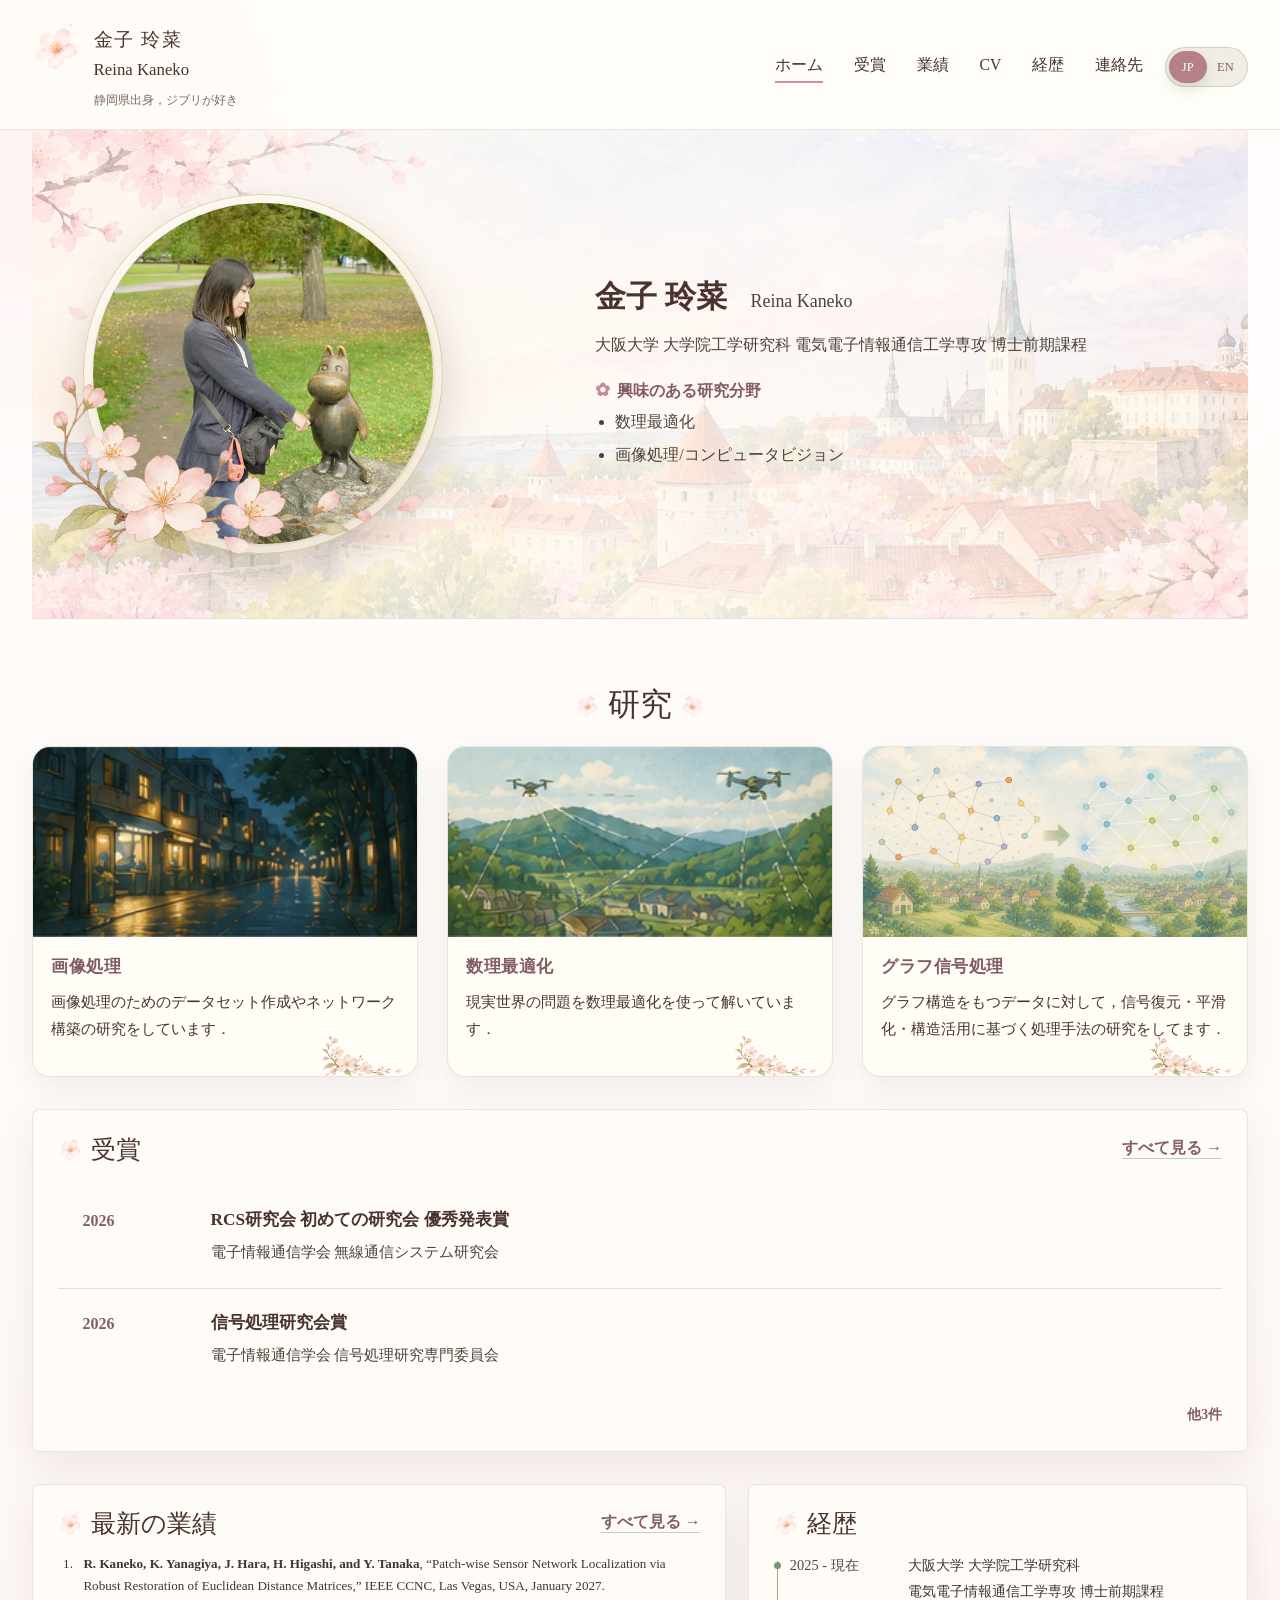
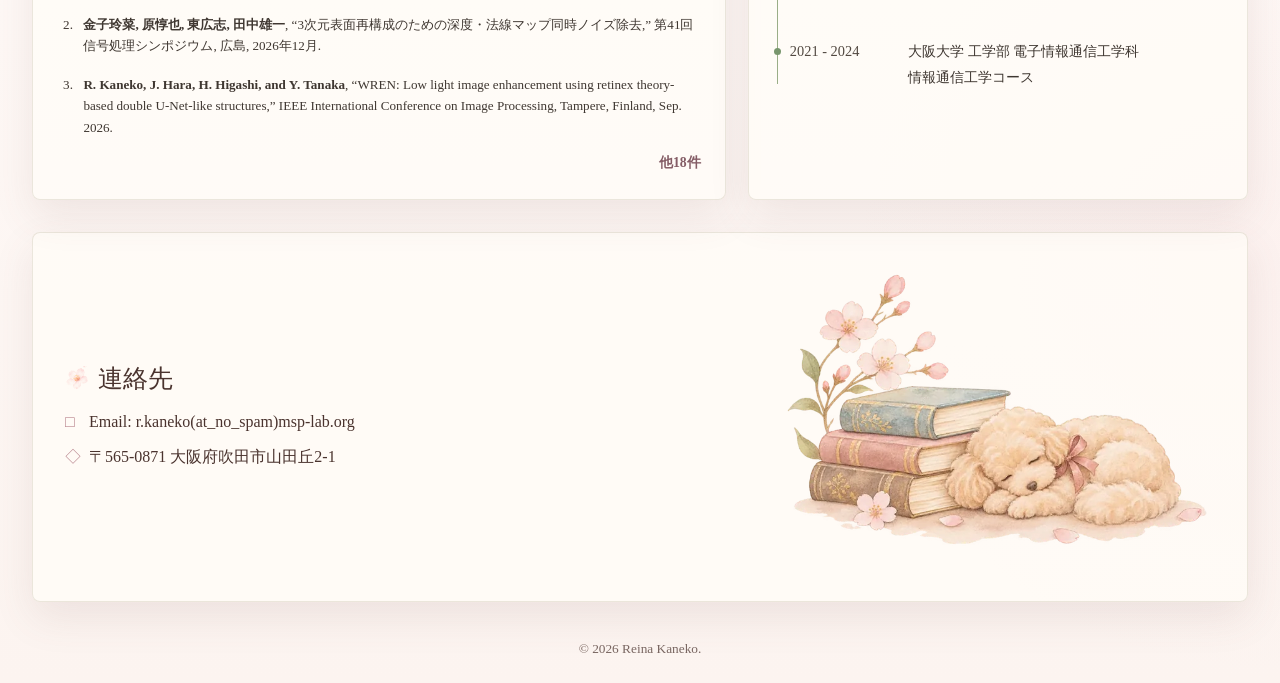
==== commit 0d5ab4da: "Use Tallinn watercolor for homepage hero and align Sakura ornaments across sections" ====
--- a/index.html
+++ b/index.html
@@ -6,7 +6,7 @@
   <meta name="viewport" content="width=device-width, initial-scale=1" />
   <title>金子 玲菜 | Reina Kaneko</title>
   <meta name="description" content="画像処理・コンピュータビジョン・最適化に関する研究を行う研究者ホームページ。" />
-  <link rel="stylesheet" href="styles.css?v=20261112-cities-nosakura-v1" />
+  <link rel="stylesheet" href="styles.css?v=20261112-tallinn-sakura-v1" />
 </head>
 
 <body>
@@ -203,7 +203,7 @@
   <footer class="footer">
     <small>© 2026 Reina Kaneko.</small>
   </footer>
-  <script src="script.js?v=20261112-cities-nosakura-v1"></script>
+  <script src="script.js?v=20261112-tallinn-sakura-v1"></script>
 </body>
 
 </html>
--- a/styles.css
+++ b/styles.css
@@ -1763,3 +1763,89 @@
 @media print {
   .cv-page::before { display: none; }
 }
+
+
+/* Tallinn watercolor hero and paired sakura details — 2026-11-12 */
+.about {
+  background:
+    linear-gradient(90deg,
+      rgba(255, 253, 249, .43) 0%,
+      rgba(255, 253, 249, .70) 31%,
+      rgba(255, 253, 249, .76) 64%,
+      rgba(255, 253, 249, .49) 100%),
+    url("assets/tallinn-hero-watercolor.webp") center center / cover no-repeat;
+}
+.about::before {
+  background: linear-gradient(180deg, rgba(255, 253, 249, .035), rgba(255, 253, 249, .08));
+}
+/* The Tallinn painting already contains blossoms, so avoid overlapping decoration. */
+.about::after {
+  display: none;
+  content: none;
+}
+/* Use exactly the same single-flower motif on both sides of Research. */
+.research .section-label::after {
+  display: inline-block;
+  width: 1.5rem;
+  height: 1.5rem;
+  margin-left: .55rem;
+  vertical-align: -.2rem;
+  content: "";
+  background: url("assets/sakura-single.webp") center / contain no-repeat;
+  transform: scaleX(-1);
+}
+/* Upper-right sakura turns clockwise, opposite the lower-left floral corner. */
+.awards-page,
+.publications-page,
+.cv-page {
+  position: relative;
+  overflow: hidden;
+  background:
+    url("assets/sakura-corner-bottom.webp") left bottom / 14rem auto no-repeat,
+    radial-gradient(circle at 84% 14%, rgba(255, 223, 226, .14), transparent 17rem),
+    linear-gradient(180deg, rgba(255, 253, 252, .96), rgba(255, 248, 245, .90));
+}
+.awards-page::after,
+.publications-page::after,
+.cv-page::after {
+  position: absolute;
+  top: -1.25rem;
+  right: -1.25rem;
+  z-index: 0;
+  width: 15rem;
+  height: 15rem;
+  content: "";
+  background: url("assets/sakura-corner-top.webp") center / contain no-repeat;
+  transform: rotate(90deg);
+  transform-origin: center center;
+  pointer-events: none;
+}
+/* Replace the CV's old horizontal top decoration with the same turned corner. */
+.cv-page::before {
+  display: none;
+  content: none;
+}
+.cv-page .cv-back {
+  position: relative;
+  z-index: 1;
+}
+@media (max-width: 600px) {
+  .about {
+    background-position: 60% center;
+  }
+  .awards-page::after,
+  .publications-page::after,
+  .cv-page::after {
+    top: -.75rem;
+    right: -.75rem;
+    width: 9rem;
+    height: 9rem;
+  }
+}
+@media print {
+  .awards-page::after,
+  .publications-page::after,
+  .cv-page::after {
+    display: none;
+  }
+}
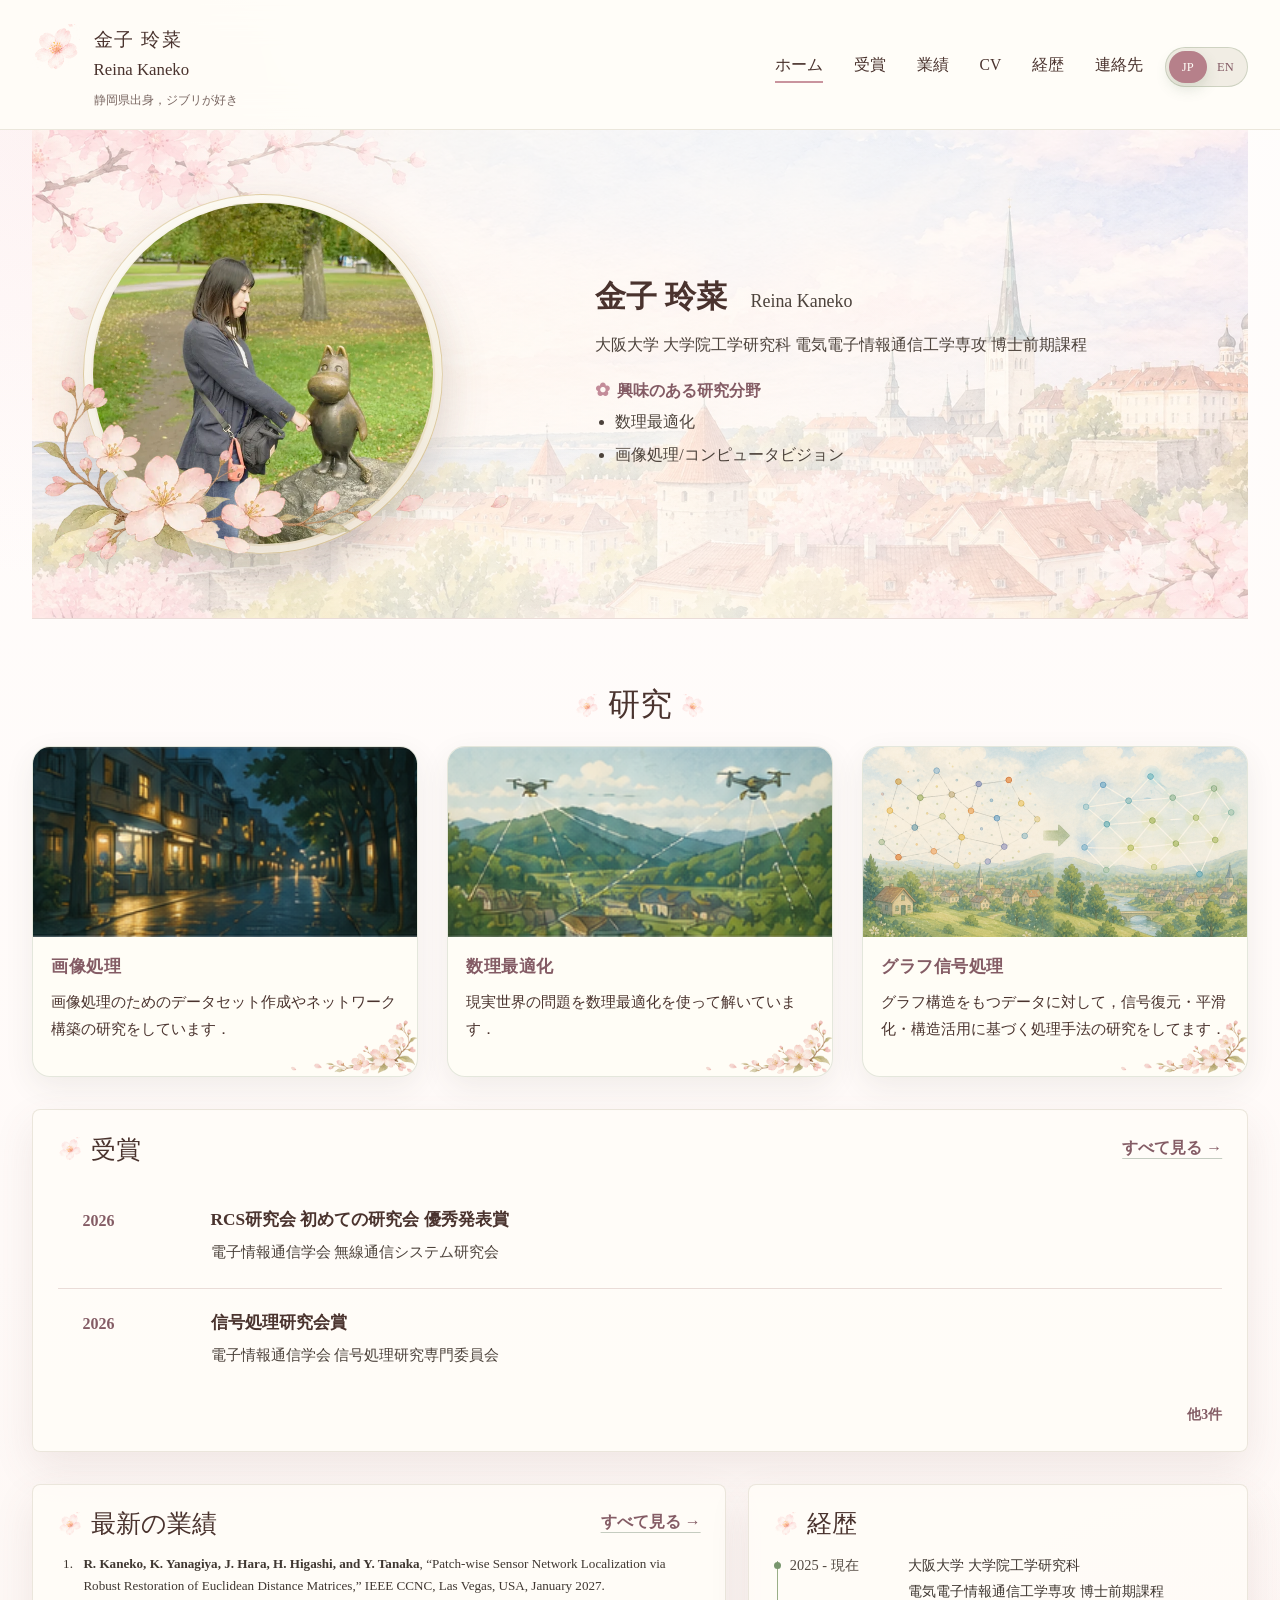
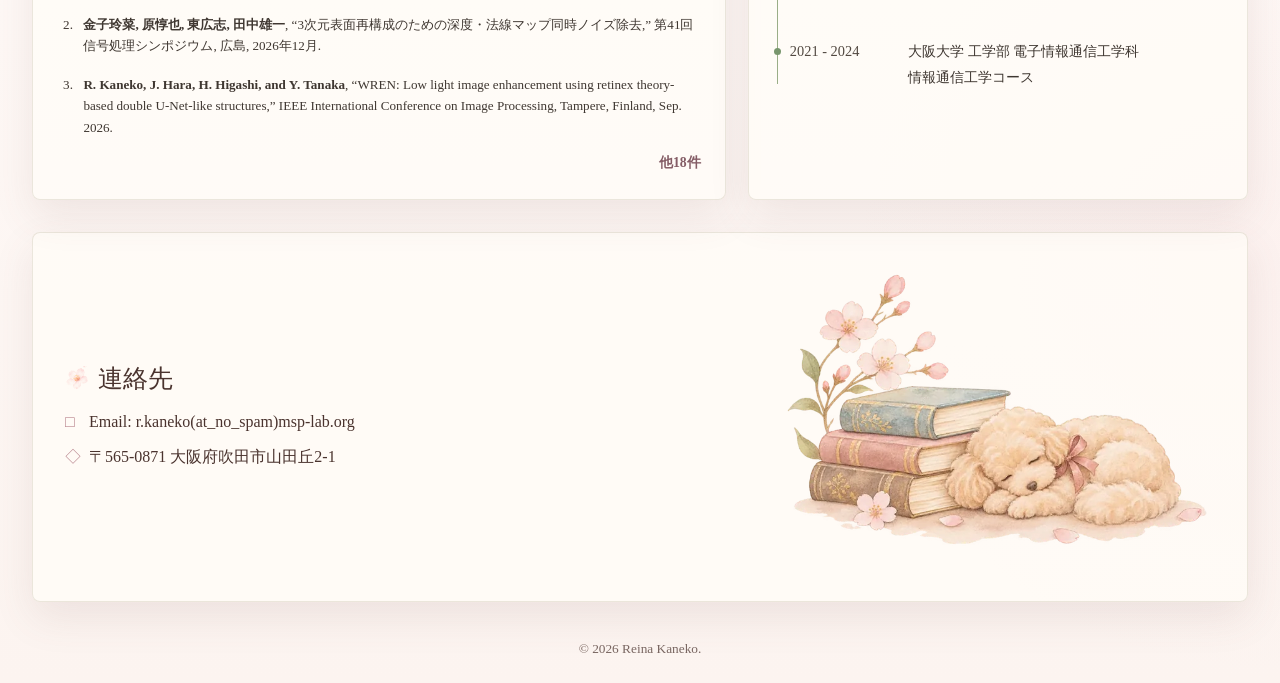
==== commit 1aee0284: "Align cherry blossom decorations with research card bottom-right corners" ====
--- a/index.html
+++ b/index.html
@@ -6,7 +6,7 @@
   <meta name="viewport" content="width=device-width, initial-scale=1" />
   <title>金子 玲菜 | Reina Kaneko</title>
   <meta name="description" content="画像処理・コンピュータビジョン・最適化に関する研究を行う研究者ホームページ。" />
-  <link rel="stylesheet" href="styles.css?v=20261112-tallinn-sakura-v1" />
+  <link rel="stylesheet" href="styles.css?v=20261112-research-sakura-corner-v2" />
 </head>
 
 <body>
--- a/styles.css
+++ b/styles.css
@@ -1849,3 +1849,22 @@
     display: none;
   }
 }
+
+/* Research card sakura: grow from each card's bottom-right corner. */
+.research-card::after {
+  right: -0.12rem;
+  bottom: -0.12rem;
+  width: 8.25rem;
+  height: 6.6rem;
+  background: url("assets/sakura-corner-bottom.webp") center / 100% 100% no-repeat;
+  transform: scaleX(-1);
+  transform-origin: center;
+  opacity: 1;
+  pointer-events: none;
+}
+@media (max-width: 560px) {
+  .research-card::after {
+    width: 6.5rem;
+    height: 5.2rem;
+  }
+}
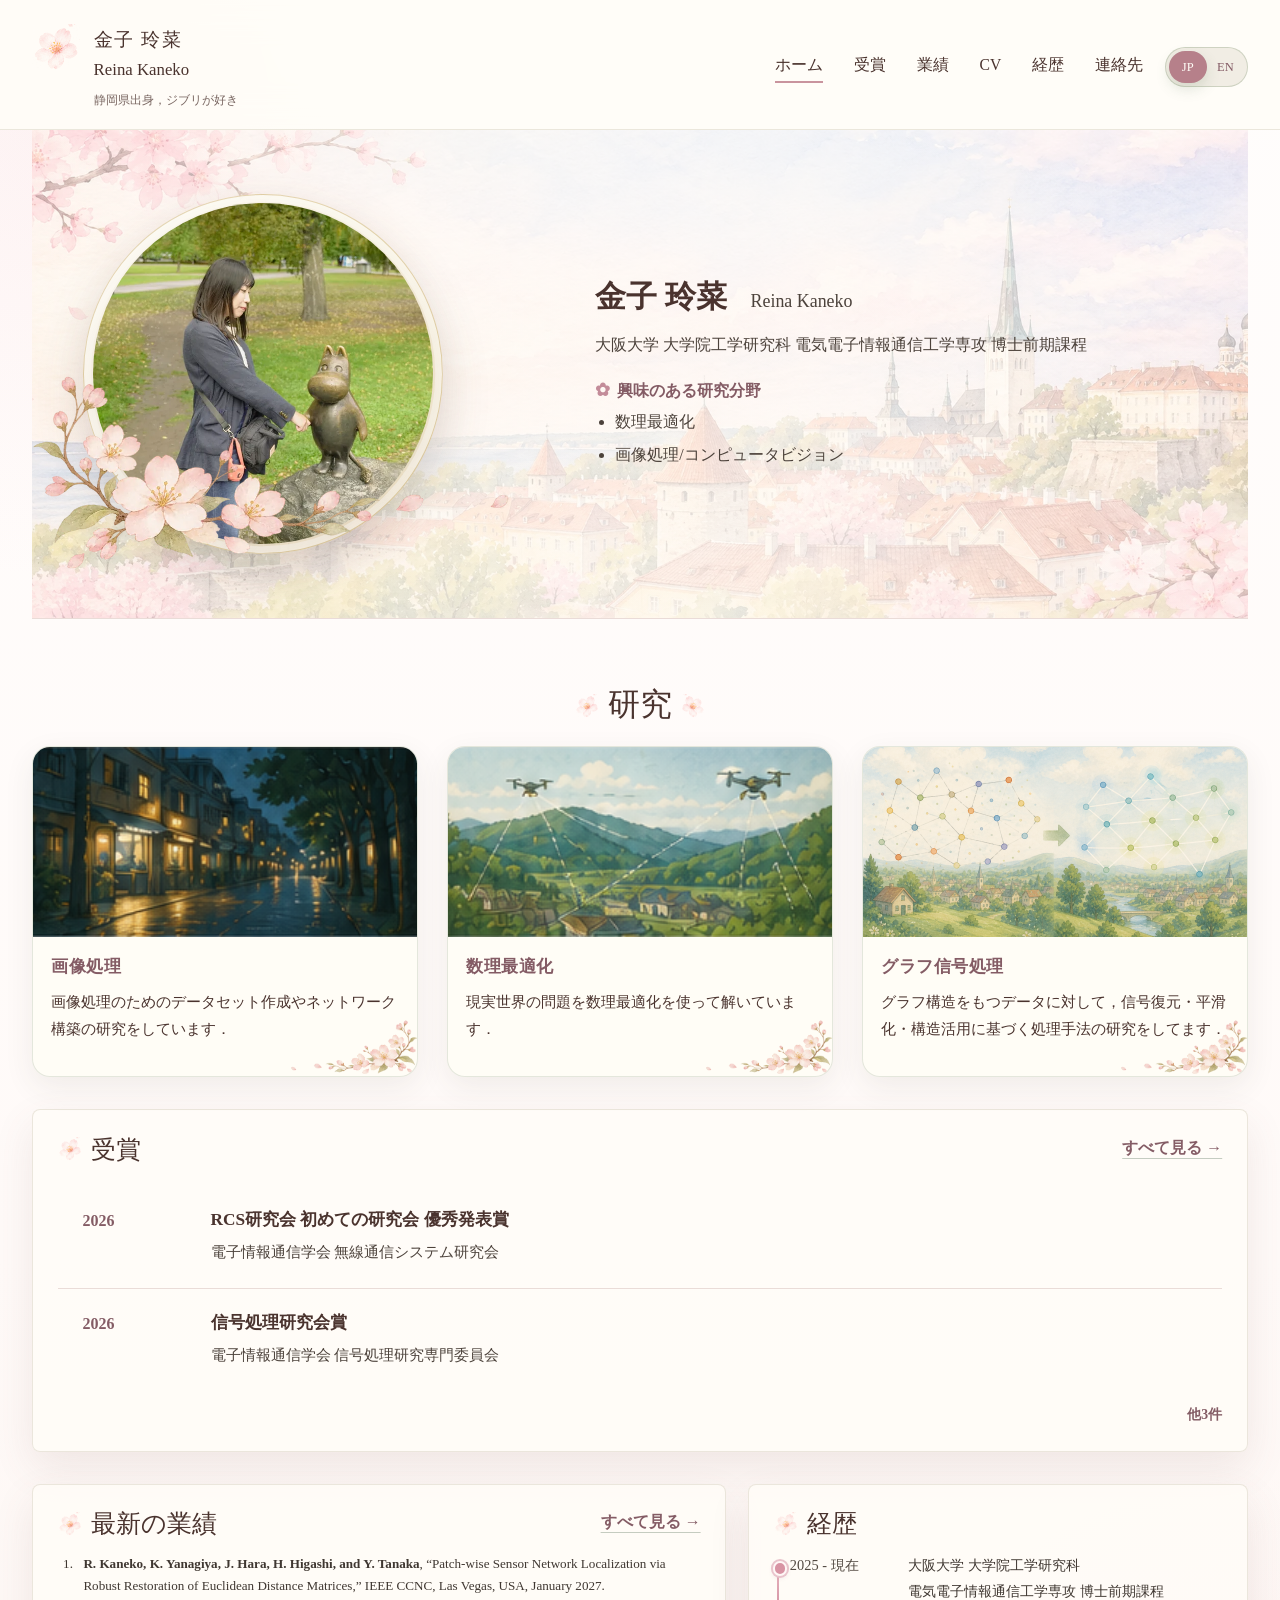
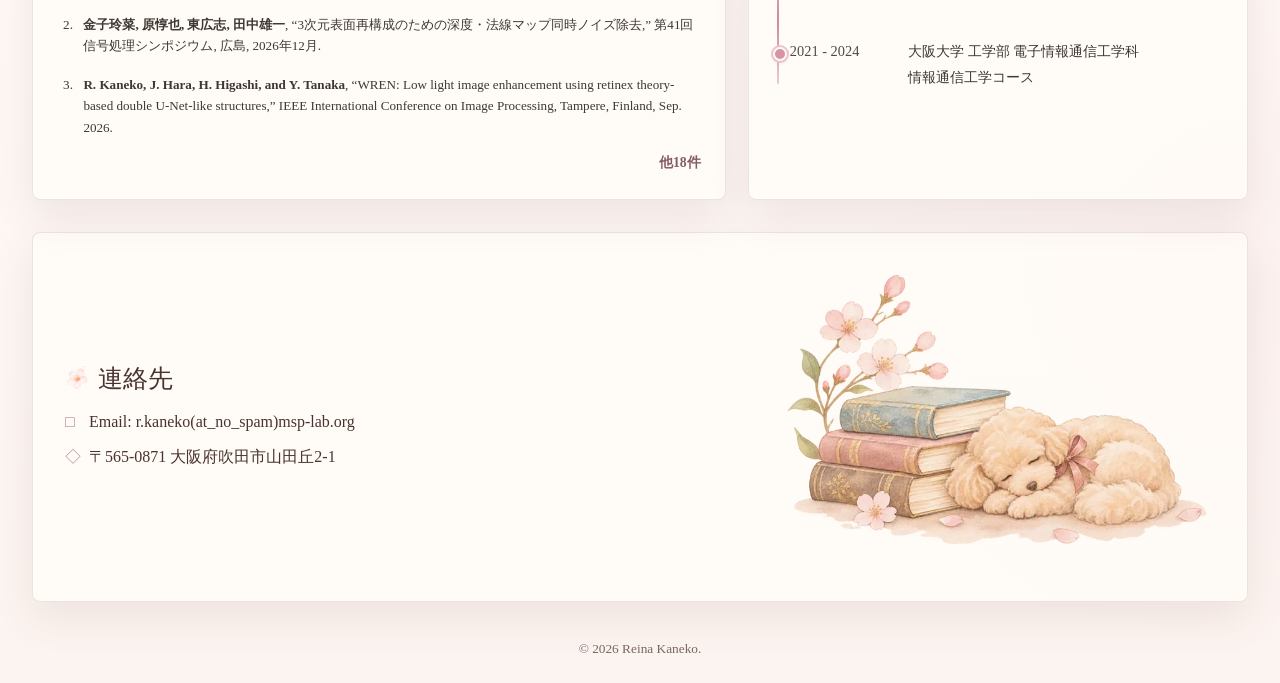
==== commit bddb809b: "Refine sakura timeline, award page, publication headings and CV print button" ====
--- a/index.html
+++ b/index.html
@@ -6,7 +6,7 @@
   <meta name="viewport" content="width=device-width, initial-scale=1" />
   <title>金子 玲菜 | Reina Kaneko</title>
   <meta name="description" content="画像処理・コンピュータビジョン・最適化に関する研究を行う研究者ホームページ。" />
-  <link rel="stylesheet" href="styles.css?v=20261112-research-sakura-corner-v2" />
+  <link rel="stylesheet" href="styles.css?v=20261112-sakura-details-v3" />
 </head>
 
 <body>
--- a/styles.css
+++ b/styles.css
@@ -1868,3 +1868,135 @@
     height: 5.2rem;
   }
 }
+
+
+/* Sakura palette for the Education timeline */
+.timeline::before {
+  width: 2px;
+  background: linear-gradient(180deg, #eabac4 0%, #cf899b 48%, #edc9d0 100%);
+  border-radius: 99px;
+}
+.timeline li::before {
+  top: .48rem;
+  left: calc(-1rem - 1px);
+  width: .65rem;
+  height: .65rem;
+  background: #d894a4;
+  border: 2px solid #fff7f6;
+  box-shadow: 0 0 0 2px #e9c4cc, 0 2px 5px rgba(151, 93, 111, .14);
+}
+
+/* Awards: hide the stray ornament on the right. */
+.awards-page::after {
+  display: none;
+  content: none;
+}
+
+/* Soft stationery-style publication category headings. */
+.publication-group {
+  --heading-wash: #fff0f2;
+  --heading-edge: #e8bec9;
+  --heading-ink: #82545f;
+}
+.publication-group:nth-of-type(2) {
+  --heading-wash: #f5f0fa;
+  --heading-edge: #d9c5e7;
+  --heading-ink: #755d80;
+}
+.publication-group:nth-of-type(3) {
+  --heading-wash: #fff1eb;
+  --heading-edge: #e9cec0;
+  --heading-ink: #8b665d;
+}
+.publication-group:nth-of-type(4) {
+  --heading-wash: #f9f2f2;
+  --heading-edge: #e5c9cf;
+  --heading-ink: #805c65;
+}
+.publication-group h2,
+.publication-group:nth-of-type(2) h2,
+.publication-group:nth-of-type(3) h2,
+.publication-group:nth-of-type(4) h2 {
+  gap: .6rem;
+  margin: .2rem 0 .95rem;
+  padding: .5rem 1.25rem .5rem .72rem;
+  color: var(--heading-ink);
+  background:
+    linear-gradient(125deg, rgba(255,255,255,.82), transparent 74%),
+    var(--heading-wash);
+  border: 1px solid var(--heading-edge);
+  border-radius: 16px 18px 18px 9px;
+  box-shadow: 0 6px 18px rgba(144, 100, 112, .07), inset 0 1px 0 rgba(255,255,255,.9);
+  font-size: clamp(1rem, 1.9vw, 1.15rem);
+  font-weight: 600;
+  letter-spacing: .065em;
+  line-height: 1.45;
+}
+.publication-group h2::before,
+.publication-group:nth-of-type(2) h2::before,
+.publication-group:nth-of-type(3) h2::before,
+.publication-group:nth-of-type(4) h2::before {
+  display: inline-block;
+  flex: 0 0 1.5rem;
+  width: 1.5rem;
+  height: 1.5rem;
+  background: url("assets/sakura-single.webp") center / contain no-repeat;
+  border: none;
+  border-radius: 0;
+  content: "";
+}
+.publication-group h2::after {
+  content: "";
+  align-self: center;
+  width: .42rem;
+  height: .42rem;
+  margin-left: .12rem;
+  background: var(--heading-edge);
+  border-radius: 50%;
+  opacity: .75;
+}
+
+/* Coordinated print/PDF action without altering browser print behavior. */
+.cv-print {
+  display: inline-flex;
+  align-items: center;
+  justify-content: center;
+  gap: .55rem;
+  min-height: 2.65rem;
+  padding: .62rem 1.05rem;
+  color: #855660;
+  background: linear-gradient(145deg, rgba(255,255,255,.9), rgba(255,231,236,.95));
+  border: 1px solid #dfb6c1;
+  border-radius: 999px;
+  box-shadow: 0 5px 13px rgba(139, 82, 100, .09), inset 0 1px rgba(255,255,255,.95);
+  font-size: .85rem;
+  font-weight: 600;
+  line-height: 1.45;
+  white-space: nowrap;
+  transition: background .2s ease, box-shadow .2s ease, transform .2s ease;
+}
+.cv-print::before {
+  display: inline-block;
+  flex: 0 0 1.25rem;
+  width: 1.25rem;
+  height: 1.25rem;
+  background: url("assets/sakura-single.webp") center / contain no-repeat;
+  content: "";
+}
+.cv-print:hover {
+  background: linear-gradient(145deg, #fff8f7, #fbdbe4);
+  box-shadow: 0 7px 16px rgba(139, 82, 100, .13);
+  transform: translateY(-1px);
+}
+.cv-print:focus-visible {
+  outline: 2px solid #be7389;
+  outline-offset: 3px;
+}
+.cv-print:active { transform: translateY(0); }
+@media (prefers-reduced-motion: reduce) {
+  .cv-print { transition: none; }
+}
+@media (max-width: 560px) {
+  .publication-group h2 { max-width: 100%; }
+  .cv-print { white-space: normal; }
+}
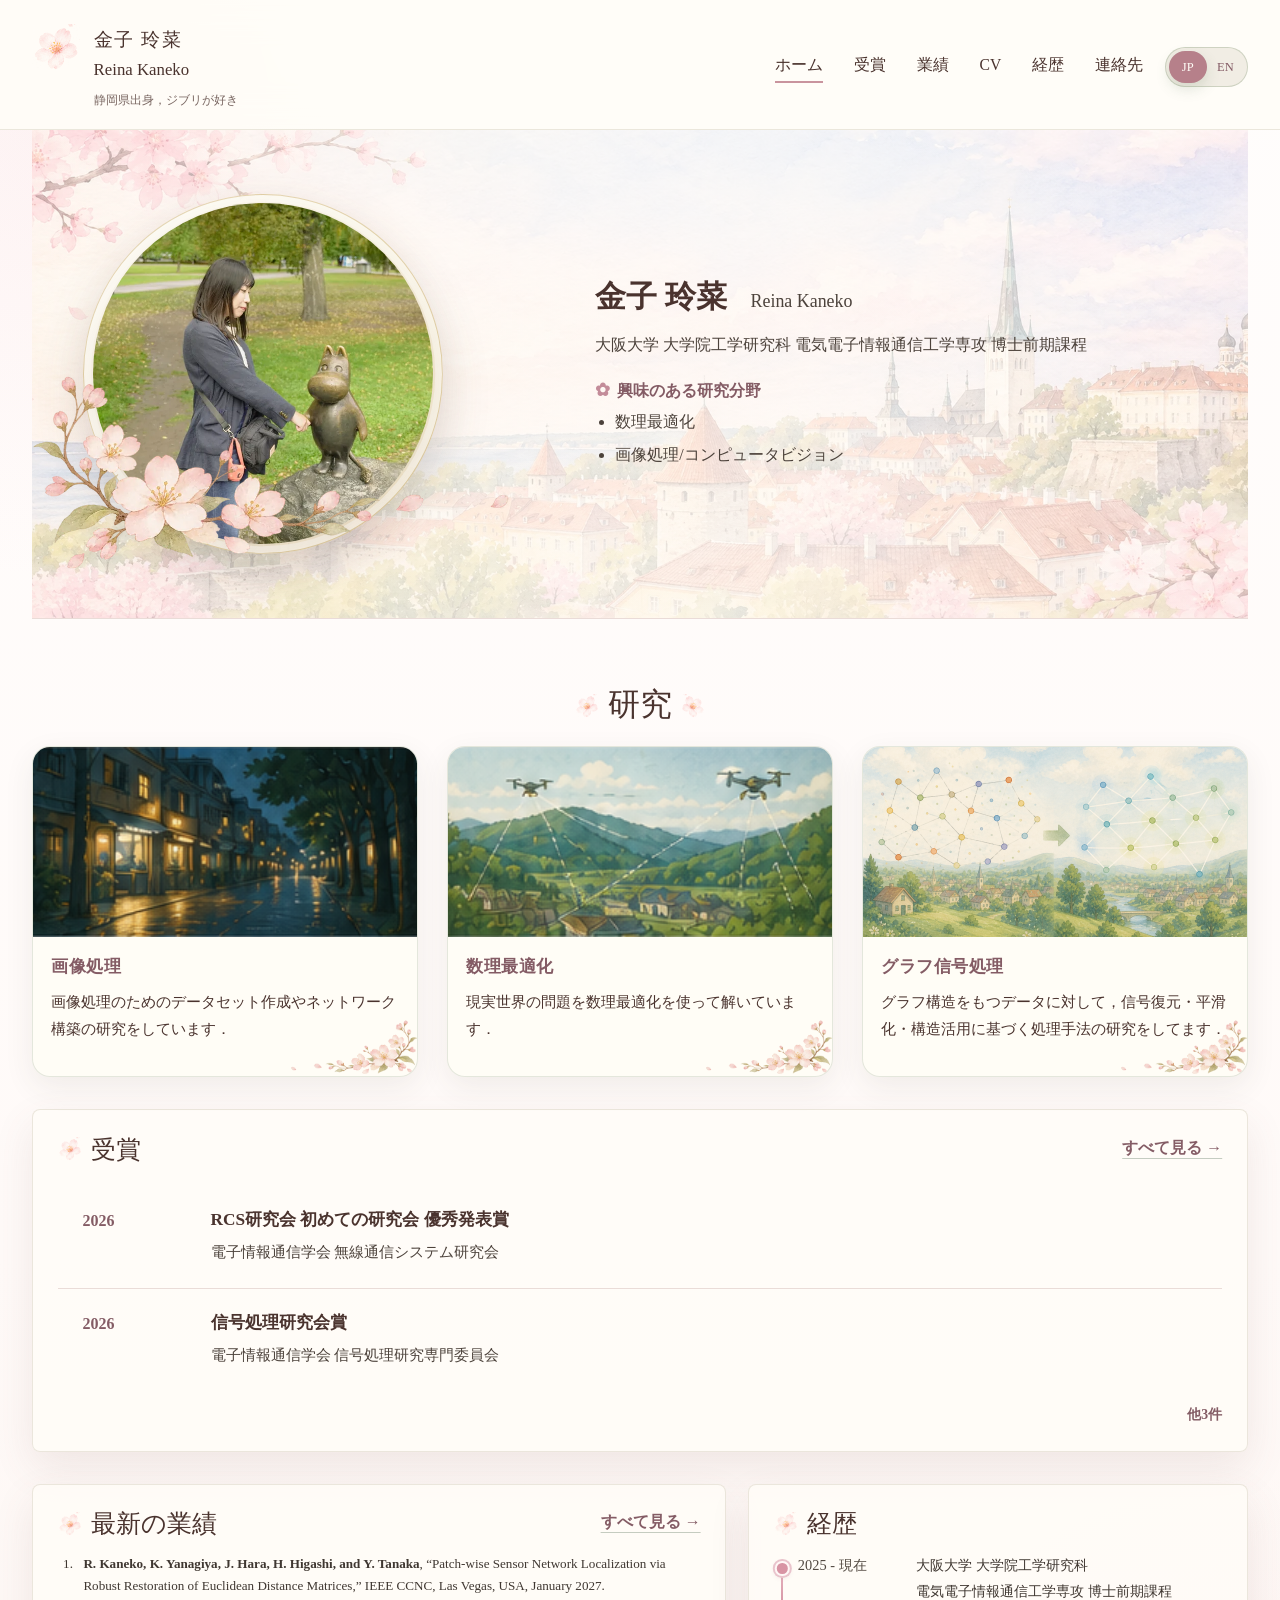
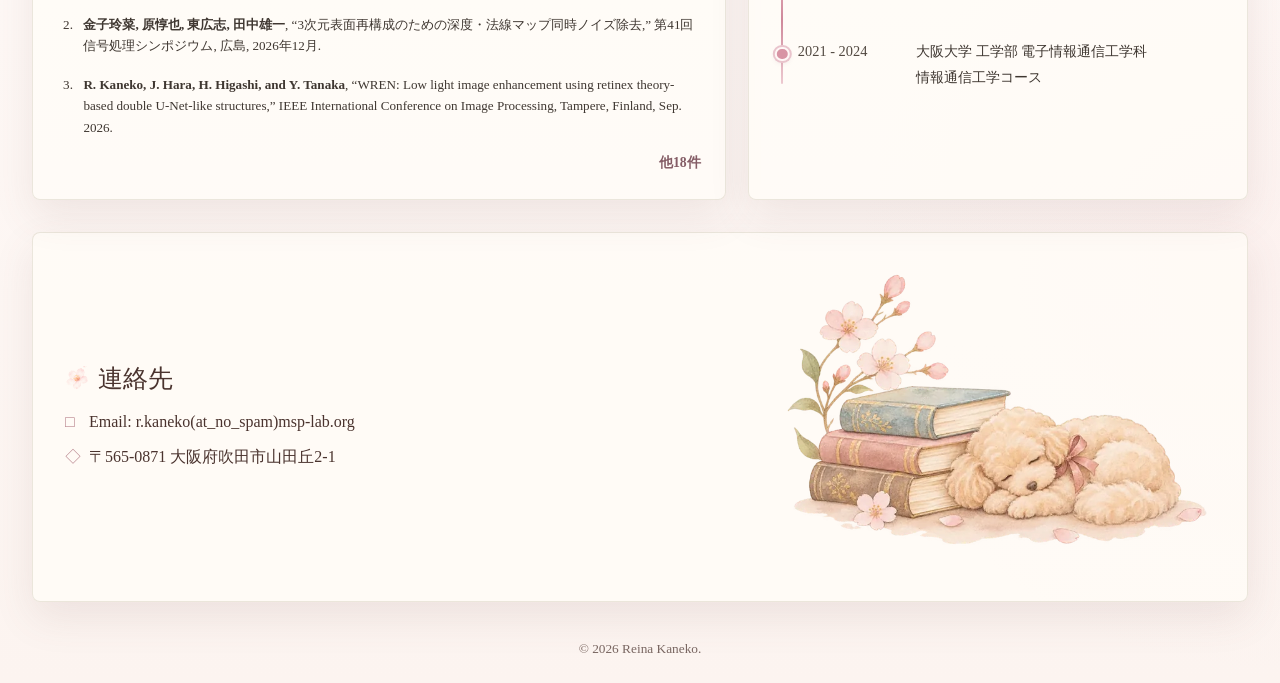
==== commit de2b6266: "Restore award page flowers, remove award card ornament, center education timeline dots" ====
--- a/index.html
+++ b/index.html
@@ -6,7 +6,7 @@
   <meta name="viewport" content="width=device-width, initial-scale=1" />
   <title>金子 玲菜 | Reina Kaneko</title>
   <meta name="description" content="画像処理・コンピュータビジョン・最適化に関する研究を行う研究者ホームページ。" />
-  <link rel="stylesheet" href="styles.css?v=20261112-sakura-details-v3" />
+  <link rel="stylesheet" href="styles.css?v=20261112-awardcard-timeline-v4" />
 </head>
 
 <body>
--- a/styles.css
+++ b/styles.css
@@ -491,7 +491,7 @@
 
 .full-award-list li {
   position: relative;
-  grid-template-columns: 9.5rem 1fr 5rem;
+  grid-template-columns: 9.5rem minmax(0, 1fr);
   align-items: center;
   gap: 1.55rem;
   overflow: hidden;
@@ -1884,12 +1884,6 @@
   background: #d894a4;
   border: 2px solid #fff7f6;
   box-shadow: 0 0 0 2px #e9c4cc, 0 2px 5px rgba(151, 93, 111, .14);
-}
-
-/* Awards: hide the stray ornament on the right. */
-.awards-page::after {
-  display: none;
-  content: none;
 }
 
 /* Soft stationery-style publication category headings. */
@@ -2000,3 +1994,24 @@
   .publication-group h2 { max-width: 100%; }
   .cv-print { white-space: normal; }
 }
+
+/* Award cards: keep the page-level cherry blossoms, remove only the ❦ on each card. */
+.full-award-list li::after {
+  display: none;
+  content: none;
+}
+
+/* Both the timeline line and the dots share exactly one horizontal axis. */
+.timeline {
+  --timeline-indent: 1.5rem;
+  --timeline-axis: 0.46rem;
+  padding-left: var(--timeline-indent);
+}
+.timeline::before {
+  left: var(--timeline-axis);
+  width: 2px;
+}
+.timeline li::before {
+  left: calc(var(--timeline-axis) + 1px - var(--timeline-indent));
+  transform: translateX(-50%);
+}
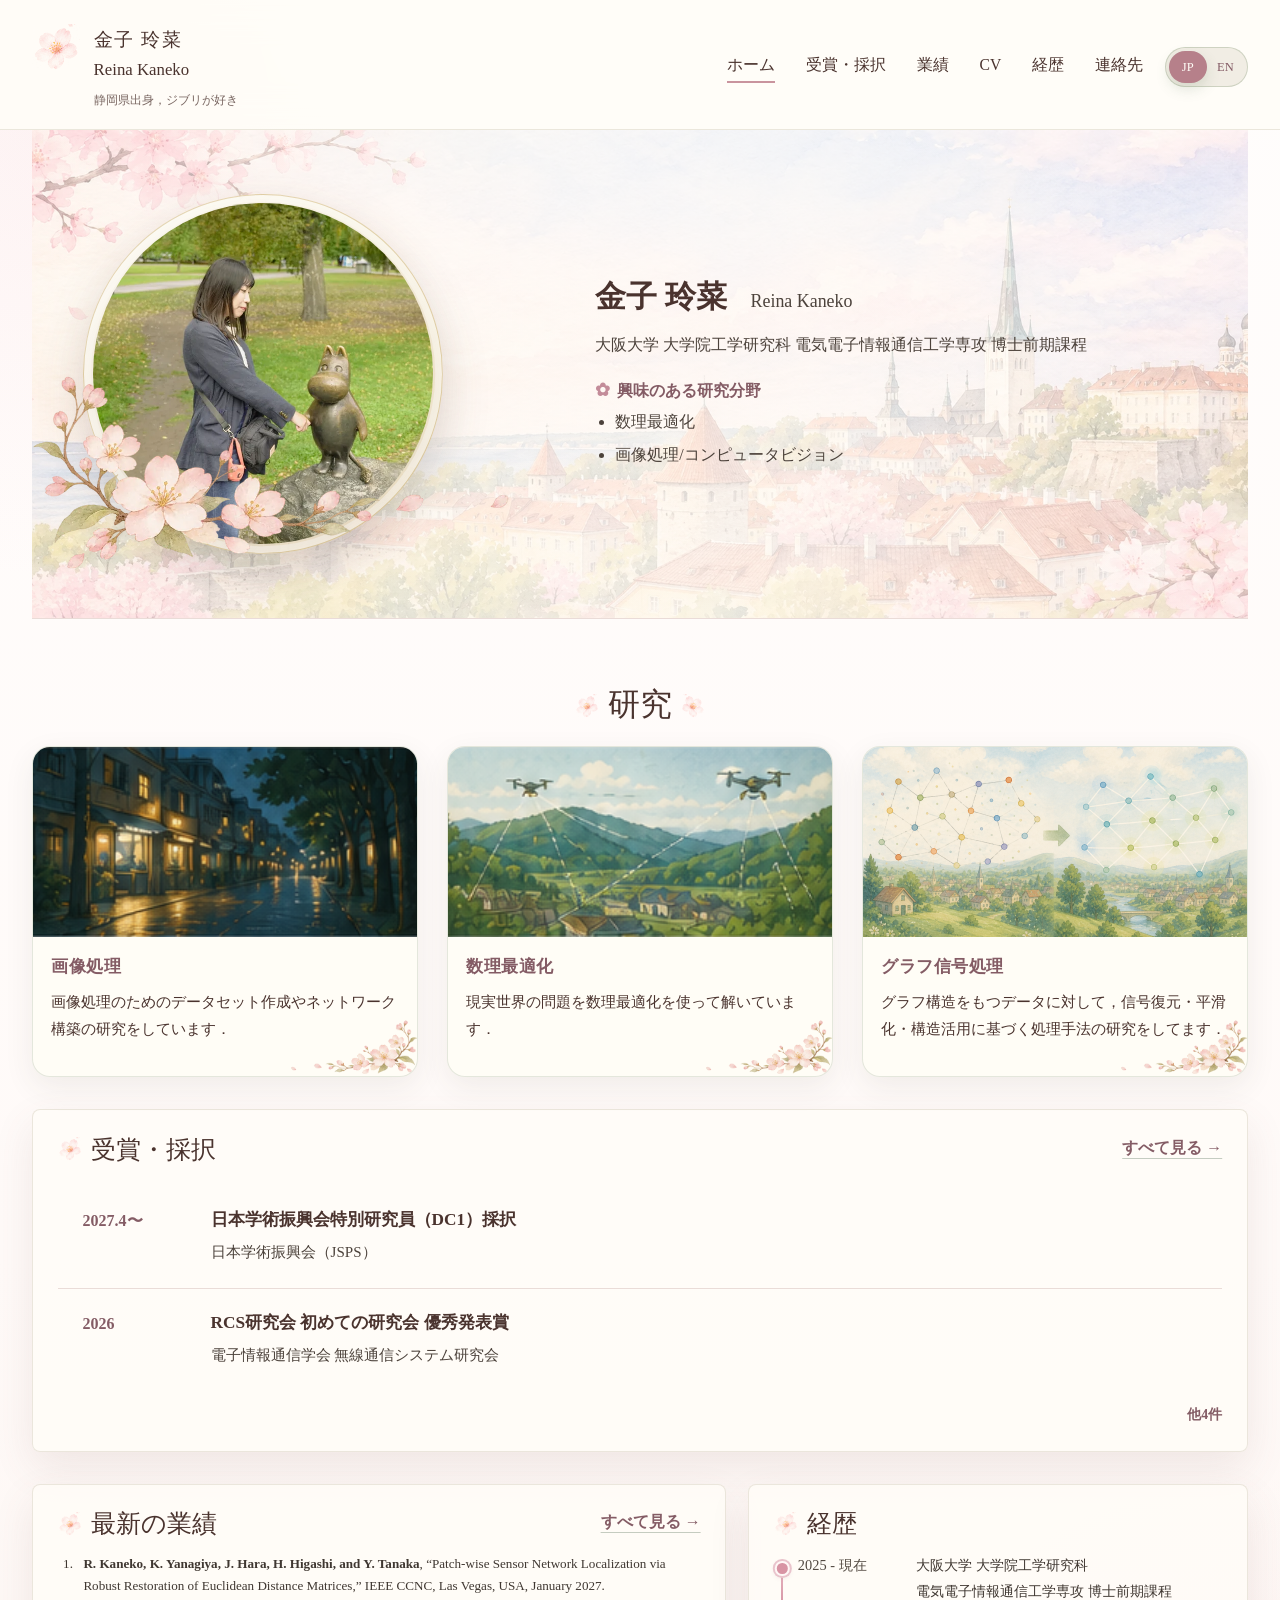
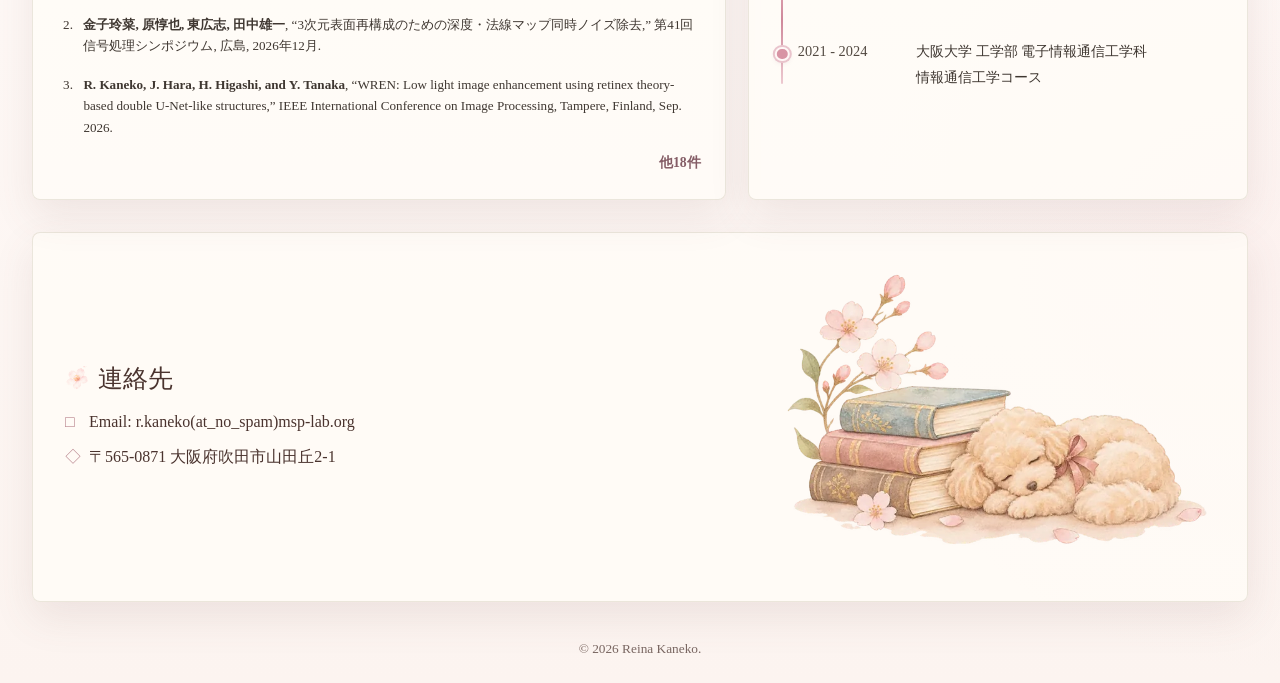
==== commit 300e6a0a: "Rename awards to awards and selections; add JSPS DC1 selection from April 2027" ====
--- a/index.html
+++ b/index.html
@@ -4,6 +4,7 @@
 <head>
   <meta charset="utf-8" />
   <meta name="viewport" content="width=device-width, initial-scale=1" />
+  <meta name="google-site-verification" content="-edRNJRUzbWHDcGcrLgabgYLrewbfp0-LBAGy5QK_oo" />
   <title>金子 玲菜 | Reina Kaneko</title>
   <meta name="description" content="画像処理・コンピュータビジョン・最適化に関する研究を行う研究者ホームページ。" />
   <link rel="stylesheet" href="styles.css?v=20261112-awardcard-timeline-v4" />
@@ -23,7 +24,7 @@
       <nav class="nav" aria-label="Primary navigation">
         <a href="index.html" aria-current="page" data-ja="ホーム" data-en="Home">ホーム</a>
         <!-- <a href="#research" data-ja="研究" data-en="Research">研究</a> -->
-        <a href="awards.html" data-ja="受賞" data-en="Award">受賞</a>
+        <a href="awards.html" data-ja="受賞・採択" data-en="Awards & Selections">受賞・採択</a>
         <a href="publications.html" data-ja="業績" data-en="Publications">業績</a>
         <a href="cv.html" data-ja="CV" data-en="CV">CV</a>
         <a href="#education" data-ja="経歴" data-en="Education">経歴</a>
@@ -127,7 +128,7 @@
 
     <section class="section awards panel" id="awards">
       <div class="panel-heading">
-        <p class="section-label" data-ja="受賞" data-en="Award">受賞</p>
+        <p class="section-label" data-ja="受賞・採択" data-en="Awards & Selections">受賞・採択</p>
         <a class="text-link" href="awards.html" data-ja="すべて見る →" data-en="View all →">すべて見る →</a>
       </div>
       <ol class="award-list compact-list" id="homeAwardList" data-award-limit="2">
@@ -203,7 +204,7 @@
   <footer class="footer">
     <small>© 2026 Reina Kaneko.</small>
   </footer>
-  <script src="script.js?v=20261112-tallinn-sakura-v1"></script>
+  <script src="script.js?v=20261114-jsps-dc1-v1"></script>
 </body>
 
 </html>
